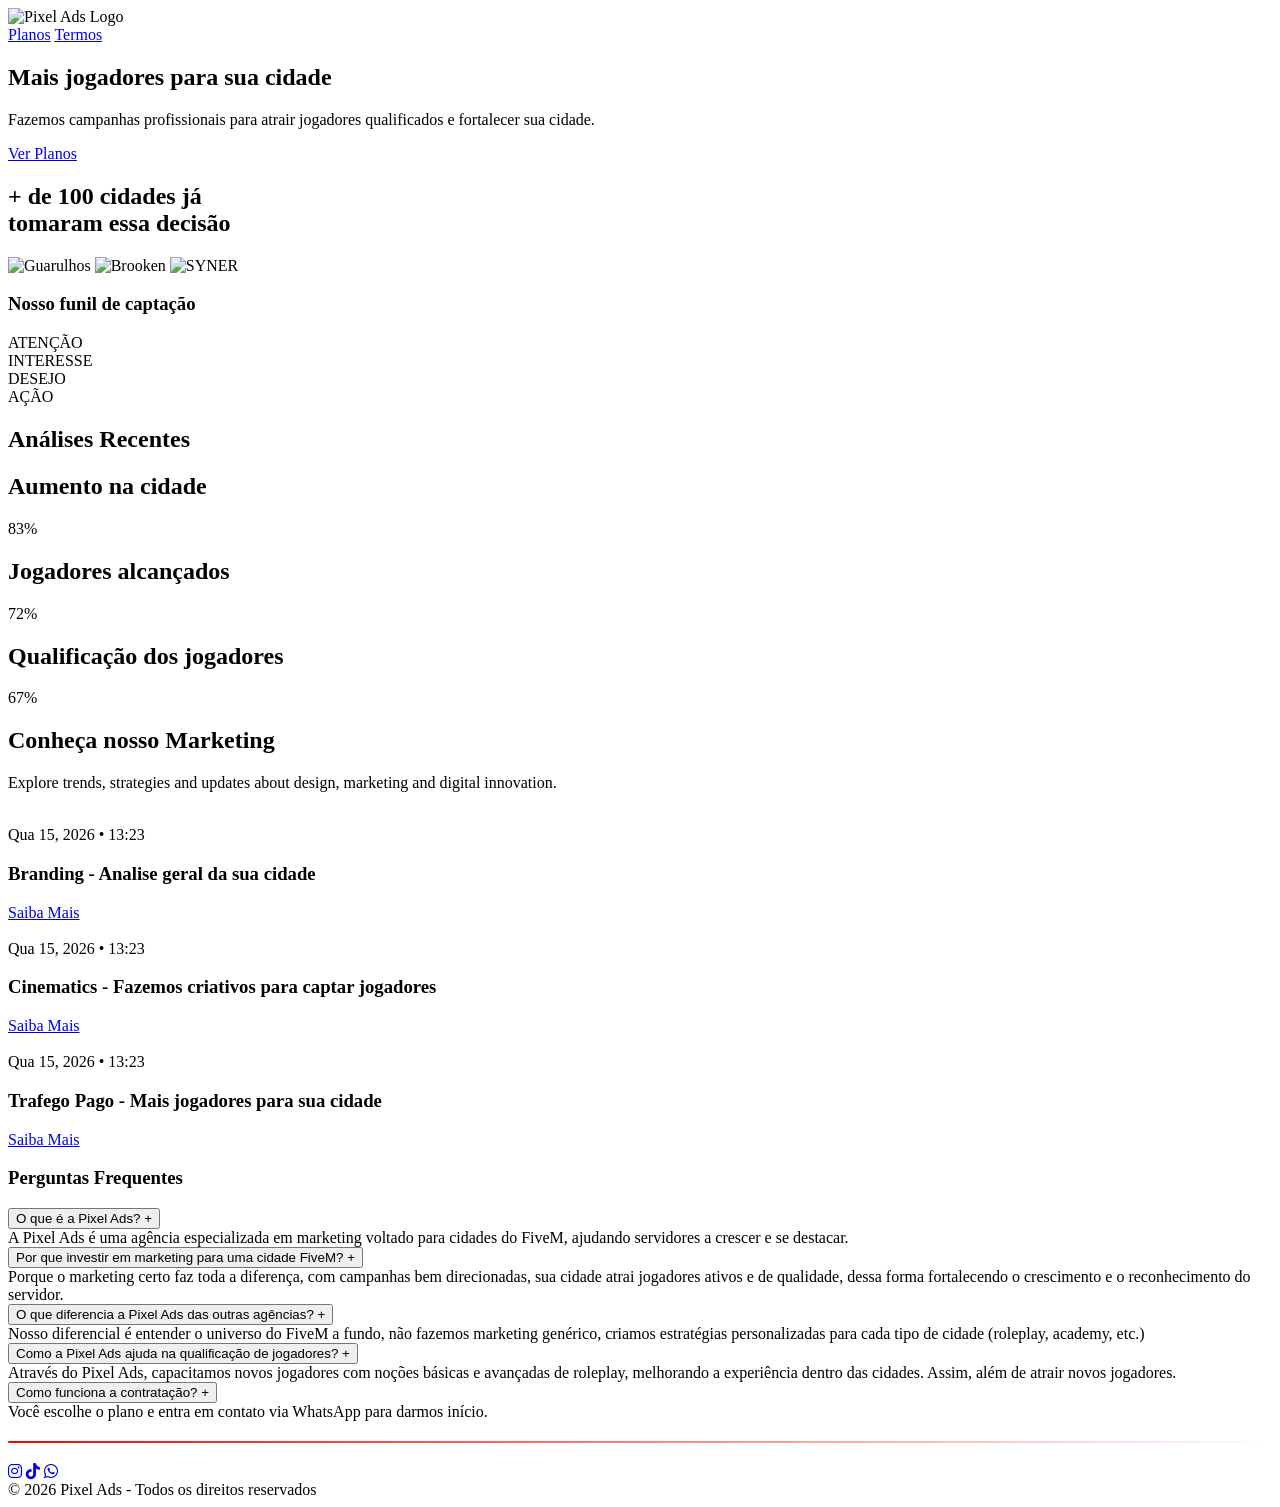
==== index.html @ 111b256e "Update index.html" ====
<!DOCTYPE html>
<html lang="pt-br">
<head>
<meta charset="UTF-8">
<meta name="viewport" content="width=device-width, initial-scale=1.0">
<title>Pixel Ads</title>

<link rel="icon" href="assets/icon.png" type="image/png">
<link rel="shortcut icon" href="assets/icon.png" type="image/png">
<link rel="stylesheet" href="https://cdnjs.cloudflare.com/ajax/libs/font-awesome/6.5.0/css/all.min.css">

<link rel="stylesheet" href="css/style.css">

</head>
<body>
    
<header>
<div class="logo">
<img src="assets/logo.png" alt="Pixel Ads Logo">
</div>
<nav>
<a href="planos.html">Planos</a>
<a href="termos.html">Termos</a>
</nav>
</header>

<section class="hero">
  <h2>Mais jogadores para sua cidade</h2>
  <p>Fazemos campanhas profissionais para atrair jogadores qualificados e fortalecer sua cidade.</p>
  
  <a href="planos.html" class="btn">Ver Planos</a>
</section>

<section class="prova-social">
  <div class="container">
    <h2>
      + de 100 cidades já <br>
      tomaram essa decisão
    </h2>

    <div class="logos">
      <img src="assets/GUARULHOS.png" alt="Guarulhos">
      <img src="assets/B.png" alt="Brooken">
      <img src="assets/SYNER.png" alt="SYNER">
    </div>
  </div>
</section>

<section class="aida-section">
  <h3 class="aida-title">Nosso funil de captação</h3>

  <div class="funil-container">

    <div class="funil etapa1">
      <span>ATENÇÃO</span>
    </div>

    <div class="funil etapa2">
      <span>INTERESSE</span>
    </div>

    <div class="funil etapa3">
      <span>DESEJO</span>
    </div>

    <div class="funil etapa4">
      <span>AÇÃO</span>
    </div>

  </div>
</section>

<section class="xp-dashboard">

    <div class="xp-logo">
        <h2>Análises <span>Recentes</span></h2>
    </div>

    <div class="xp-metric">
        <div class="xp-header">
            <h2>Aumento na cidade</h2>
            <span>83%</span>
        </div>
        <div class="xp-bar">
            <div class="xp-progress" style="width: 83%;"></div>
        </div>
    </div>

    <div class="xp-metric">
        <div class="xp-header">
            <h2>Jogadores alcançados</h2>
            <span>72%</span>
        </div>
        <div class="xp-bar">
            <div class="xp-progress" style="width: 72%;"></div>
        </div>
    </div>

    <div class="xp-metric">
        <div class="xp-header">
            <h2>Qualificação dos jogadores</h2>
            <span>67%</span>
        </div>
        <div class="xp-bar">
            <div class="xp-progress" style="width: 67%;"></div>
        </div>
    </div>

</section>

<!-- ===== INSIGHTS SECTION ===== -->
<section class="insights">

    <div class="insights-header">
        <h2>Conheça nosso<span> Marketing</span></h2>
        <p>
            Explore trends, strategies and updates about design,
            marketing and digital innovation.
        </p>
    </div>

    <div class="insights-cards">

        <div class="insight-card">
            <img src="assets/GTA1.jpg" class="insight-img" alt="">
            <div class="insight-content">
                <div class="meta">Qua 15, 2026 • 13:23</div>
                <h3>Branding - Analise geral da sua cidade</h3>
                <a href="https://www.youtube.com/">Saiba Mais</a>
            </div>
        </div>

        <div class="insight-card">
            <img src="assets/gta2.jpg" class="insight-img" alt="">
            <div class="insight-content">
                <div class="meta">Qua 15, 2026 • 13:23</div>
                <h3>Cinematics - Fazemos criativos para captar jogadores</h3>
                <a href="https://discord.gg/W5J9gm4HVA">Saiba Mais</a>
            </div>
        </div>

        <div class="insight-card">
            <img src="assets/GTA3.png" class="insight-img" alt="">
            <div class="insight-content">
                <div class="meta">Qua 15, 2026 • 13:23</div>
                <h3>Trafego Pago - Mais jogadores para sua cidade</h3>
                <a href="#">Saiba Mais</a>
            </div>
        </div>

    </div>

</section>

<!-- FAQ -->
<section class="section" id="faq">
<h3>Perguntas Frequentes</h3>
<div class="faq-container">

<div class="faq-item">
<button class="faq-question">
O que é a Pixel Ads?
<span>+</span>
</button>
<div class="faq-answer">
A Pixel Ads é uma agência especializada em marketing voltado para cidades do FiveM, ajudando servidores a crescer e se destacar.
</div>
</div>

<div class="faq-item">
<button class="faq-question">
Por que investir em marketing para uma cidade FiveM?
<span>+</span>
</button>
<div class="faq-answer">
Porque o marketing certo faz toda a diferença, com campanhas bem
direcionadas, sua cidade atrai jogadores ativos e de qualidade, dessa 
forma fortalecendo o crescimento e o reconhecimento do servidor.
</div>
</div>

<div class="faq-item">
<button class="faq-question">
O que diferencia a Pixel Ads das outras agências?
<span>+</span>
</button>
<div class="faq-answer">
Nosso diferencial é entender o universo do FiveM a fundo, não fazemos
marketing genérico, criamos estratégias personalizadas para cada tipo
de cidade (roleplay, academy, etc.)
</div>
</div>

<div class="faq-item">
<button class="faq-question">
Como a Pixel Ads ajuda na qualificação de jogadores?
<span>+</span>
</button>
<div class="faq-answer">
Através do Pixel Ads, capacitamos novos jogadores com noções básicas 
e avançadas de roleplay, melhorando a experiência dentro das cidades. 
Assim, além de atrair novos jogadores.
</div>
</div>

<div class="faq-item">
<button class="faq-question">
Como funciona a contratação?
<span>+</span>
</button>
<div class="faq-answer">
Você escolhe o plano e entra em contato via WhatsApp para darmos início.
</div>
</div>

</div>
</section>

<hr style="border: none; height: 2px; background: linear-gradient(to right, #ff0000, #ffffff1a); margin: 20px 0; border-radius: 2px;">

<!-- FOOTER -->
<footer>
<div class="footer-social">
<h3></h3>
<div class="social-icons">
<a href="https://instagram.com/pixeladsgg"><i class="fab fa-instagram"></i></a>
<a href="https://tiktok.com/@pixeladsgg"><i class="fab fa-tiktok"></i></a>
<a href="https://wa.me/5511955793218"><i class="fab fa-whatsapp"></i></a>
</div>
</div>
© 2026 Pixel Ads - Todos os direitos reservados
</footer>

<script src="js/script.js"></script>

</body>
</html>
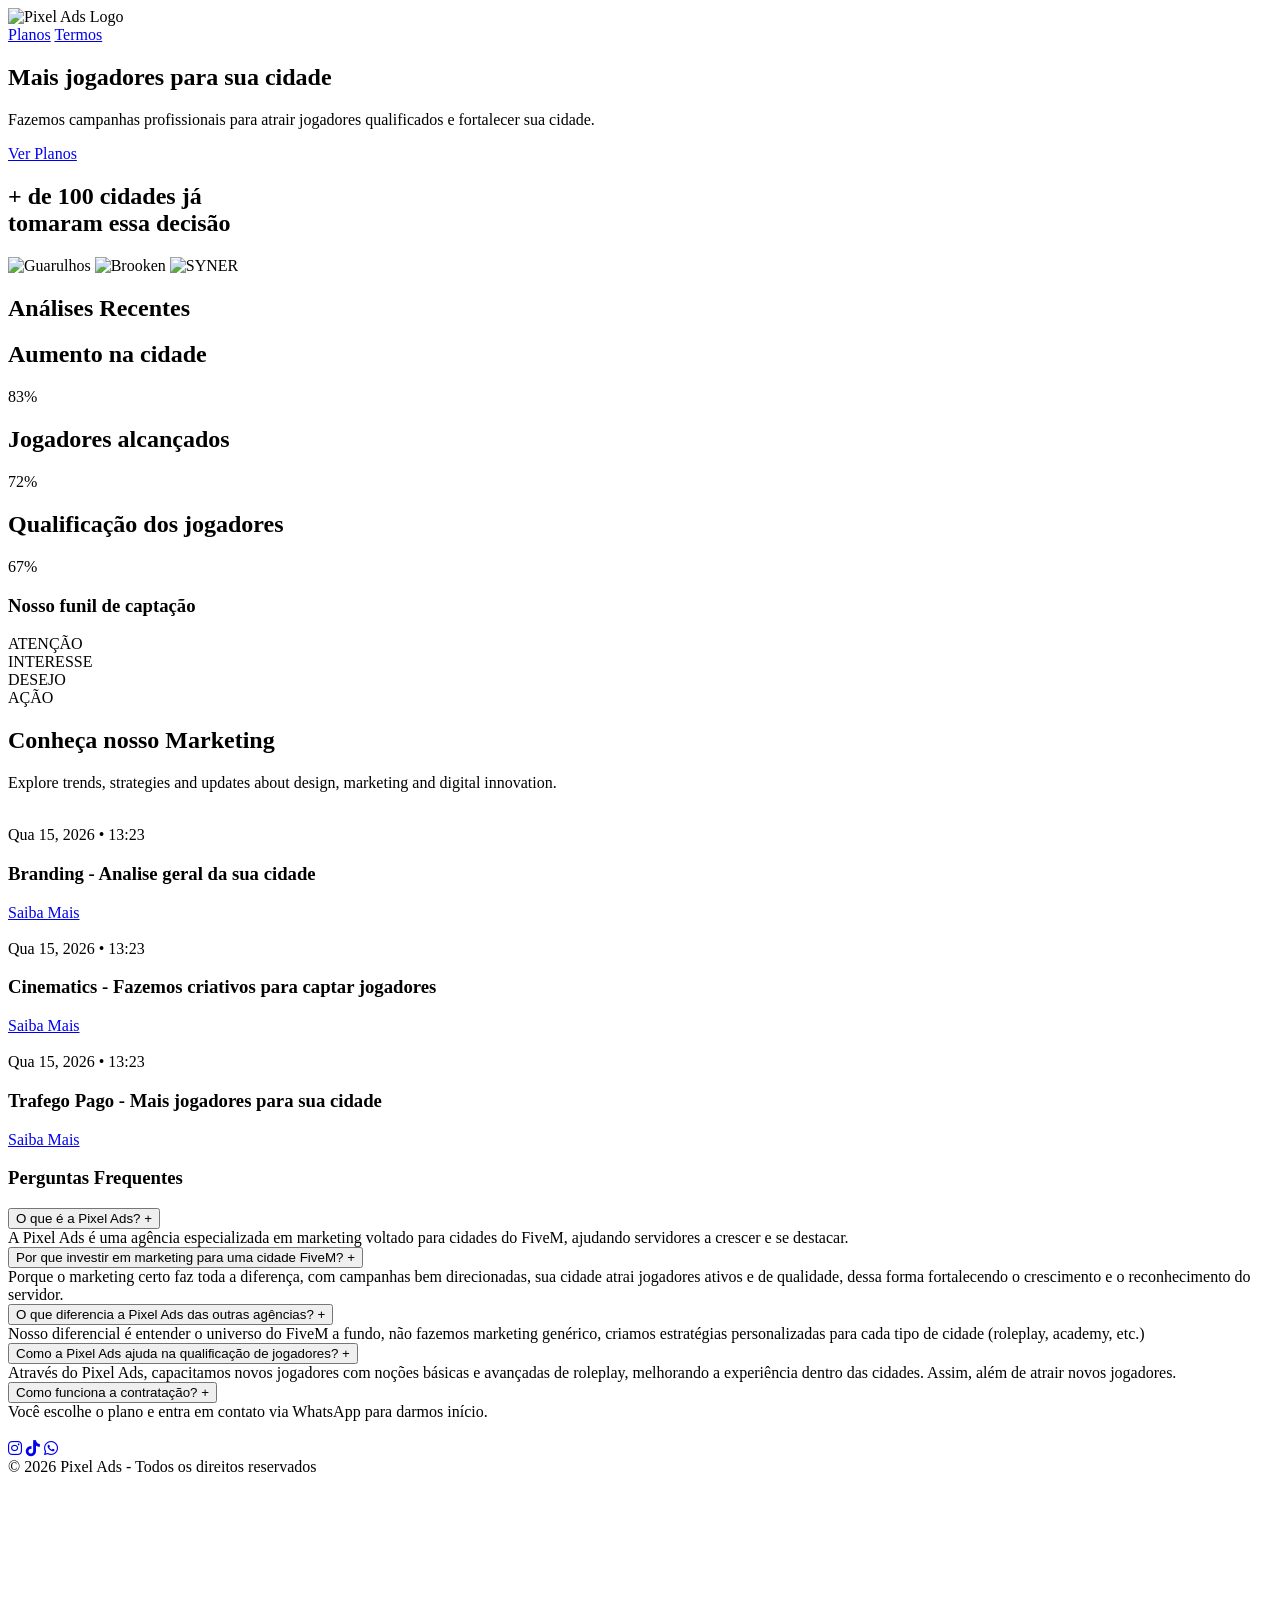
==== commit d696adeb: "Update index.html" ====
--- a/index.html
+++ b/index.html
@@ -46,30 +46,6 @@
   </div>
 </section>
 
-<section class="aida-section">
-  <h3 class="aida-title">Nosso funil de captação</h3>
-
-  <div class="funil-container">
-
-    <div class="funil etapa1">
-      <span>ATENÇÃO</span>
-    </div>
-
-    <div class="funil etapa2">
-      <span>INTERESSE</span>
-    </div>
-
-    <div class="funil etapa3">
-      <span>DESEJO</span>
-    </div>
-
-    <div class="funil etapa4">
-      <span>AÇÃO</span>
-    </div>
-
-  </div>
-</section>
-
 <section class="xp-dashboard">
 
     <div class="xp-logo">
@@ -106,6 +82,30 @@
         </div>
     </div>
 
+</section>
+
+<section class="aida-section">
+  <h3 class="aida-title">Nosso funil de captação</h3>
+
+  <div class="funil-container">
+
+    <div class="funil etapa1">
+      <span>ATENÇÃO</span>
+    </div>
+
+    <div class="funil etapa2">
+      <span>INTERESSE</span>
+    </div>
+
+    <div class="funil etapa3">
+      <span>DESEJO</span>
+    </div>
+
+    <div class="funil etapa4">
+      <span>AÇÃO</span>
+    </div>
+
+  </div>
 </section>
 
 <!-- ===== INSIGHTS SECTION ===== -->
@@ -215,8 +215,6 @@
 
 </div>
 </section>
-
-<hr style="border: none; height: 2px; background: linear-gradient(to right, #ff0000, #ffffff1a); margin: 20px 0; border-radius: 2px;">
 
 <!-- FOOTER -->
 <footer>
@@ -234,4 +232,9 @@
 <script src="js/script.js"></script>
 
 </body>
+
+<video autoplay muted loop playsinline class="bg-video">
+  <source src="video.mp4" type="video/mp4">
+</video>
+
 </html>
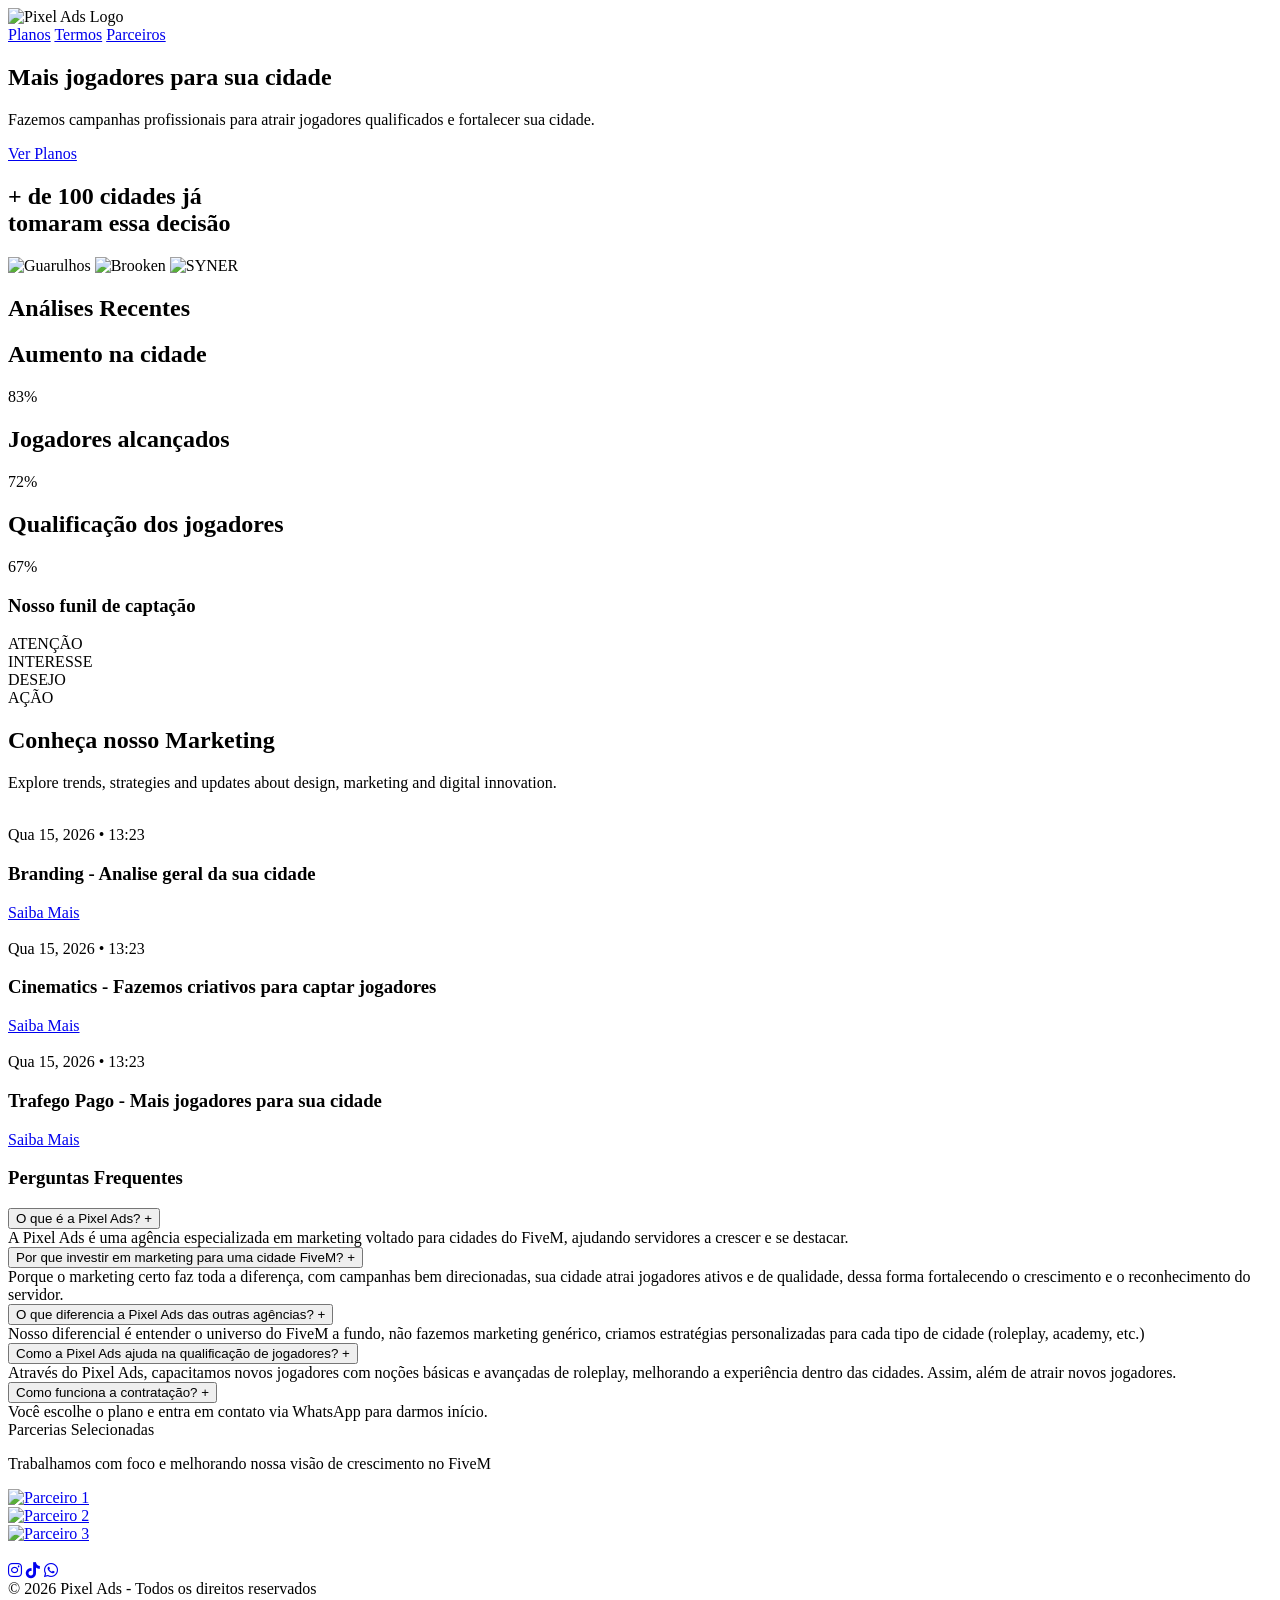
==== commit 89d0200c: "Update index.html" ====
--- a/index.html
+++ b/index.html
@@ -11,6 +11,22 @@
 
 <link rel="stylesheet" href="css/style.css">
 
+<!-- Open Graph / WhatsApp Preview -->
+<meta property="og:type" content="website">
+<meta property="og:url" content="https://weslleybns.github.io/pixelads">
+<meta property="og:title" content="Pixel Ads - Agência de Marketing Digital">
+<meta property="og:description" content="Transformamos tráfego em vendas com estratégias de alta conversão.">
+<meta property="og:image" content="https://cdn.discordapp.com/attachments/1266193008064204801/1476779243651469442/banner.png?ex=69a25d58&is=69a10bd8&hm=206349fa35e61b9b8e189f23b4ef191228522708193560335a54d6ce75f601f6">
+
+<!-- Opcional (melhora compatibilidade) -->
+<meta property="og:site_name" content="Pixel Ads">
+
+<!-- Twitter (ajuda alguns apps) -->
+<meta name="twitter:card" content="summary_large_image">
+<meta name="twitter:title" content="Pixel Ads - Agência de Marketing Digital">
+<meta name="twitter:description" content="Transformamos tráfego em vendas com estratégias de alta conversão.">
+<meta name="twitter:image" content="https://cdn.discordapp.com/attachments/1266193008064204801/1476779243651469442/banner.png?ex=69a25d58&is=69a10bd8&hm=206349fa35e61b9b8e189f23b4ef191228522708193560335a54d6ce75f601f6">
+
 </head>
 <body>
     
@@ -21,6 +37,7 @@
 <nav>
 <a href="planos.html">Planos</a>
 <a href="termos.html">Termos</a>
+<a href="#parceiros">Parceiros</a>
 </nav>
 </header>
 
@@ -214,6 +231,35 @@
 </div>
 
 </div>
+</section>
+
+<section id="parceiros" class="parceiros">
+  <div class="parceiros-header">
+    <span class="parceiros-sub">Parcerias Selecionadas</span>
+    <p>Trabalhamos com foco e melhorando nossa visão de crescimento no FiveM</p>
+  </div>
+
+  <div class="parceiros-grid">
+    
+    <div class="parceiro-card">
+      <a href="https://site1.com" target="_blank" rel="noopener noreferrer">
+        <img src="assets/ch.png" alt="Parceiro 1">
+      </a>
+    </div>
+
+    <div class="parceiro-card">
+      <a href="https://site2.com" target="_blank" rel="noopener noreferrer">
+        <img src="assets/logo.png" alt="Parceiro 2">
+      </a>
+    </div>
+
+    <div class="parceiro-card">
+      <a href="https://site3.com" target="_blank" rel="noopener noreferrer">
+        <img src="assets/brooken.png" alt="Parceiro 3">
+      </a>
+    </div>
+
+  </div>
 </section>
 
 <!-- FOOTER -->
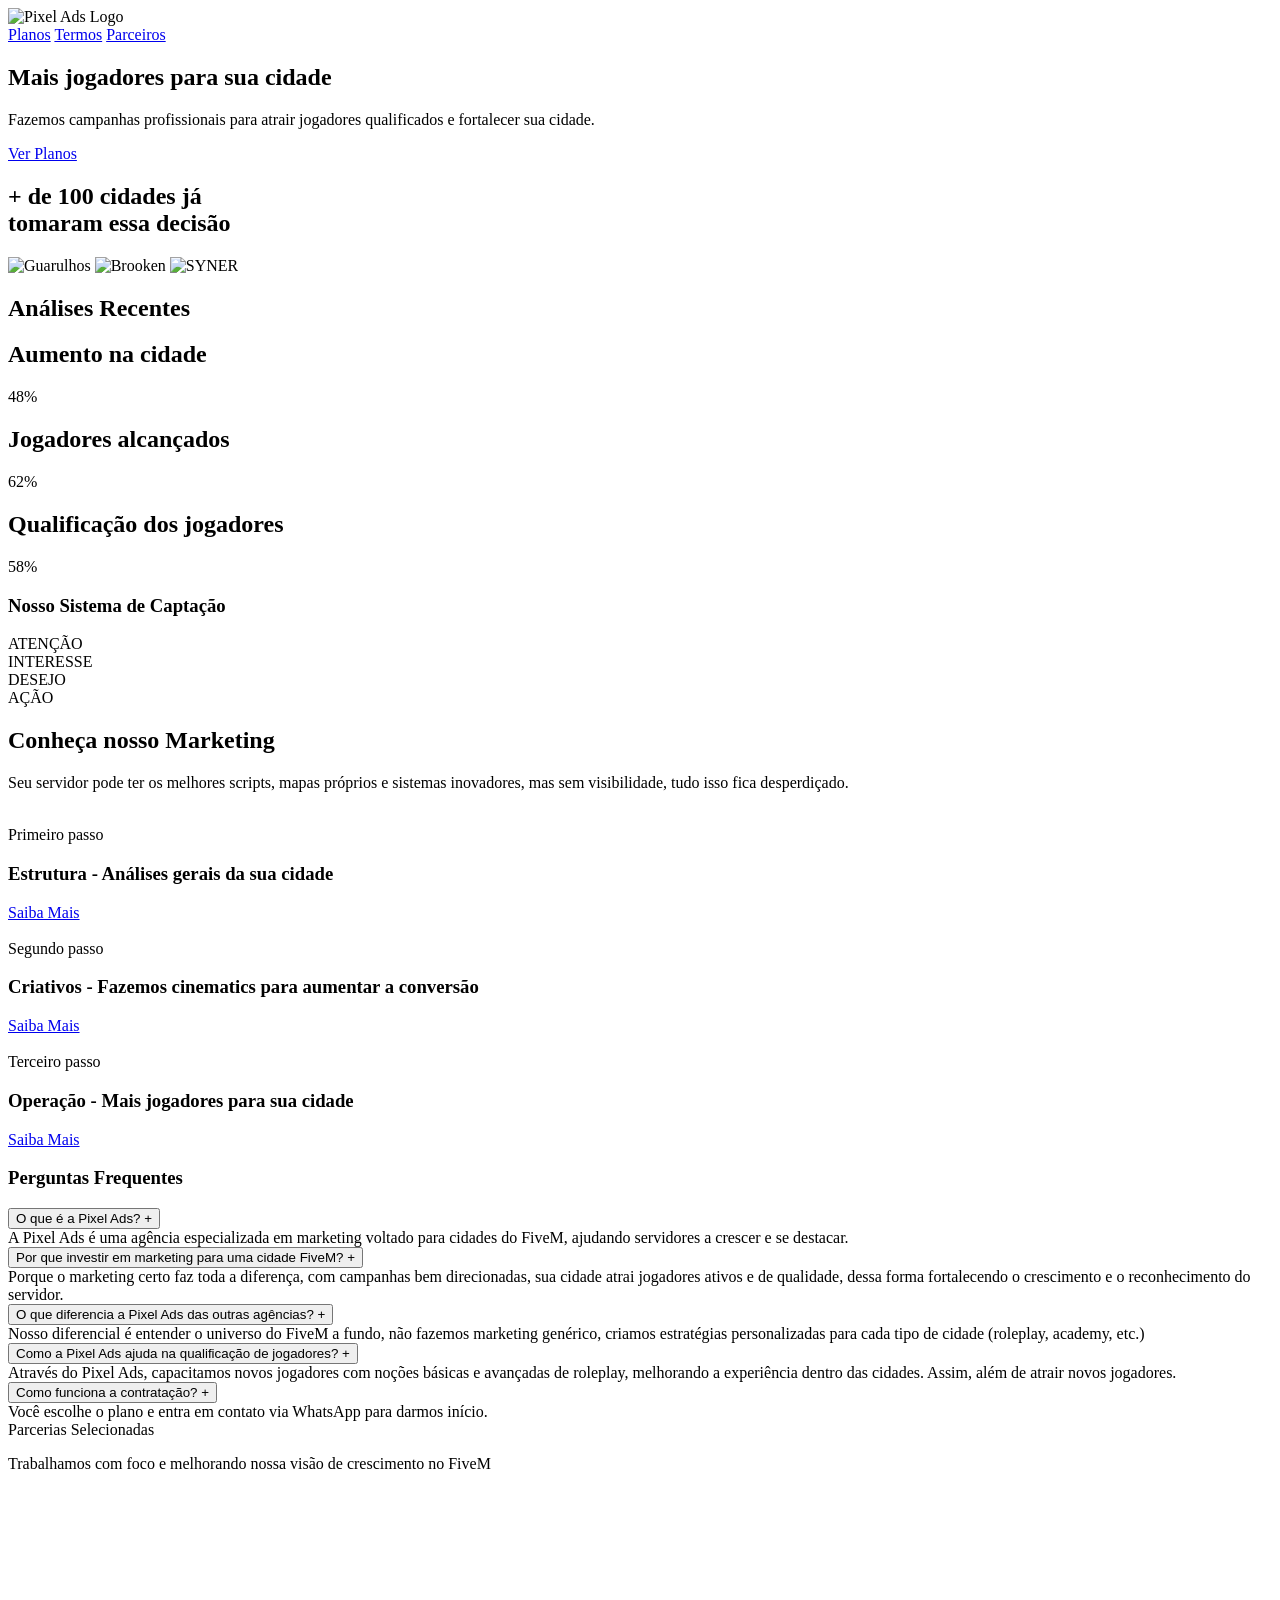
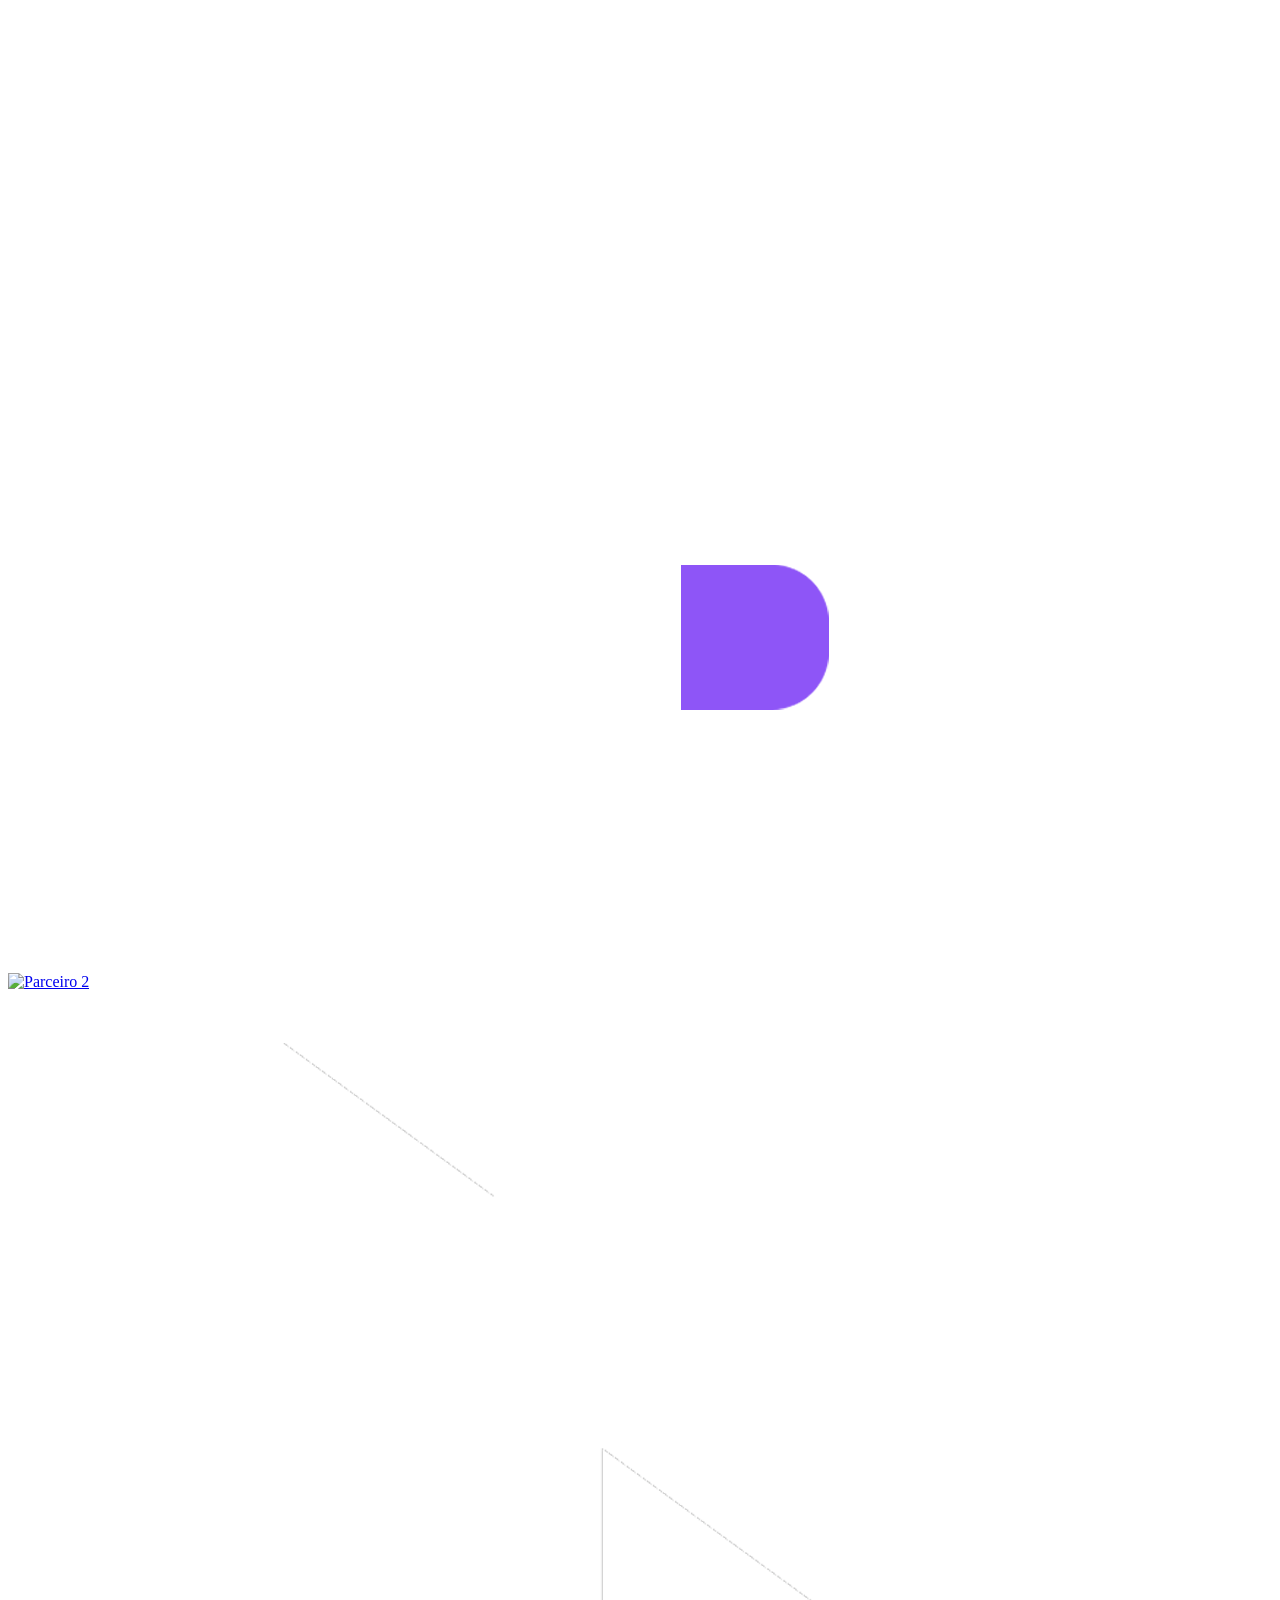
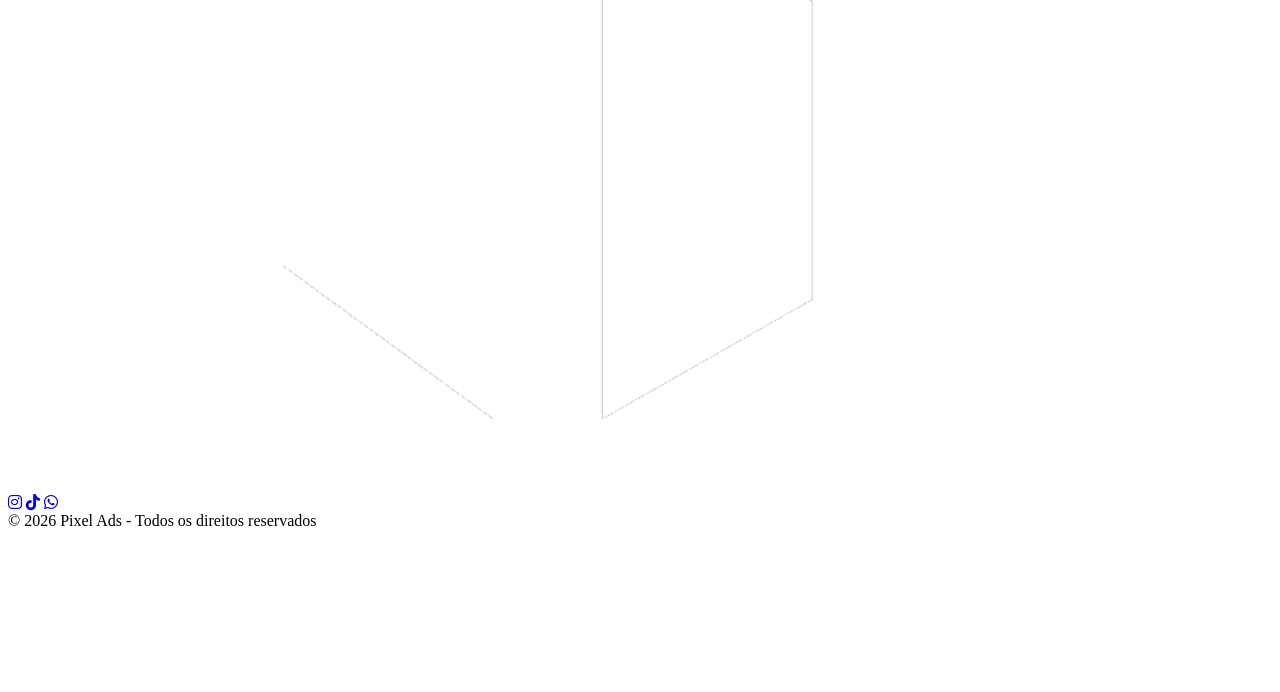
==== commit 64234e08: "Update index.html" ====
--- a/index.html
+++ b/index.html
@@ -15,7 +15,7 @@
 <meta property="og:type" content="website">
 <meta property="og:url" content="https://weslleybns.github.io/pixelads">
 <meta property="og:title" content="Pixel Ads - Agência de Marketing Digital">
-<meta property="og:description" content="Transformamos tráfego em vendas com estratégias de alta conversão.">
+<meta property="og:description" content="Levando e qualificando jogadores para sua cidade.">
 <meta property="og:image" content="https://cdn.discordapp.com/attachments/1266193008064204801/1476779243651469442/banner.png?ex=69a25d58&is=69a10bd8&hm=206349fa35e61b9b8e189f23b4ef191228522708193560335a54d6ce75f601f6">
 
 <!-- Opcional (melhora compatibilidade) -->
@@ -24,7 +24,7 @@
 <!-- Twitter (ajuda alguns apps) -->
 <meta name="twitter:card" content="summary_large_image">
 <meta name="twitter:title" content="Pixel Ads - Agência de Marketing Digital">
-<meta name="twitter:description" content="Transformamos tráfego em vendas com estratégias de alta conversão.">
+<meta name="twitter:description" content="Levando e qualificando jogadores para sua cidade.">
 <meta name="twitter:image" content="https://cdn.discordapp.com/attachments/1266193008064204801/1476779243651469442/banner.png?ex=69a25d58&is=69a10bd8&hm=206349fa35e61b9b8e189f23b4ef191228522708193560335a54d6ce75f601f6">
 
 </head>
@@ -72,37 +72,37 @@
     <div class="xp-metric">
         <div class="xp-header">
             <h2>Aumento na cidade</h2>
-            <span>83%</span>
+            <span>48%</span>
         </div>
         <div class="xp-bar">
-            <div class="xp-progress" style="width: 83%;"></div>
+            <div class="xp-progress" style="width: 48%;"></div>
         </div>
     </div>
 
     <div class="xp-metric">
         <div class="xp-header">
             <h2>Jogadores alcançados</h2>
-            <span>72%</span>
+            <span>62%</span>
         </div>
         <div class="xp-bar">
-            <div class="xp-progress" style="width: 72%;"></div>
+            <div class="xp-progress" style="width: 62%;"></div>
         </div>
     </div>
 
     <div class="xp-metric">
         <div class="xp-header">
             <h2>Qualificação dos jogadores</h2>
-            <span>67%</span>
+            <span>58%</span>
         </div>
         <div class="xp-bar">
-            <div class="xp-progress" style="width: 67%;"></div>
-        </div>
-    </div>
-
-</section>
-
-<section class="aida-section">
-  <h3 class="aida-title">Nosso funil de captação</h3>
+            <div class="xp-progress" style="width: 58%;"></div>
+        </div>
+    </div>
+
+</section>
+
+<section class="aida-section" id="funil">
+  <h3 class="aida-title">Nosso Sistema de Captação</h3>
 
   <div class="funil-container">
 
@@ -131,8 +131,8 @@
     <div class="insights-header">
         <h2>Conheça nosso<span> Marketing</span></h2>
         <p>
-            Explore trends, strategies and updates about design,
-            marketing and digital innovation.
+            Seu servidor pode ter os melhores scripts, mapas próprios e
+            sistemas inovadores, mas sem visibilidade, tudo isso fica desperdiçado.
         </p>
     </div>
 
@@ -141,26 +141,26 @@
         <div class="insight-card">
             <img src="assets/GTA1.jpg" class="insight-img" alt="">
             <div class="insight-content">
-                <div class="meta">Qua 15, 2026 • 13:23</div>
-                <h3>Branding - Analise geral da sua cidade</h3>
-                <a href="https://www.youtube.com/">Saiba Mais</a>
+                <div class="meta">Primeiro passo</div>
+                <h3>Estrutura - Análises gerais da sua cidade</h3>
+                <a href="estrutura.html">Saiba Mais</a>
             </div>
         </div>
 
         <div class="insight-card">
             <img src="assets/gta2.jpg" class="insight-img" alt="">
             <div class="insight-content">
-                <div class="meta">Qua 15, 2026 • 13:23</div>
-                <h3>Cinematics - Fazemos criativos para captar jogadores</h3>
-                <a href="https://discord.gg/W5J9gm4HVA">Saiba Mais</a>
+                <div class="meta">Segundo passo</div>
+                <h3>Criativos - Fazemos cinematics para aumentar a conversão</h3>
+                <a href="#">Saiba Mais</a>
             </div>
         </div>
 
         <div class="insight-card">
             <img src="assets/GTA3.png" class="insight-img" alt="">
             <div class="insight-content">
-                <div class="meta">Qua 15, 2026 • 13:23</div>
-                <h3>Trafego Pago - Mais jogadores para sua cidade</h3>
+                <div class="meta">Terceiro passo</div>
+                <h3>Operação - Mais jogadores para sua cidade</h3>
                 <a href="#">Saiba Mais</a>
             </div>
         </div>
@@ -242,19 +242,19 @@
   <div class="parceiros-grid">
     
     <div class="parceiro-card">
-      <a href="https://site1.com" target="_blank" rel="noopener noreferrer">
+      <a href="https://discord.gg/mMATkrXYrK" target="_blank" rel="noopener noreferrer">
         <img src="assets/ch.png" alt="Parceiro 1">
       </a>
     </div>
 
     <div class="parceiro-card">
-      <a href="https://site2.com" target="_blank" rel="noopener noreferrer">
+      <a href="https://weslleybns.github.io/pixelads" target="_blank" rel="noopener noreferrer">
         <img src="assets/logo.png" alt="Parceiro 2">
       </a>
     </div>
 
     <div class="parceiro-card">
-      <a href="https://site3.com" target="_blank" rel="noopener noreferrer">
+      <a href="https://discord.gg/brookencitygg" target="_blank" rel="noopener noreferrer">
         <img src="assets/brooken.png" alt="Parceiro 3">
       </a>
     </div>
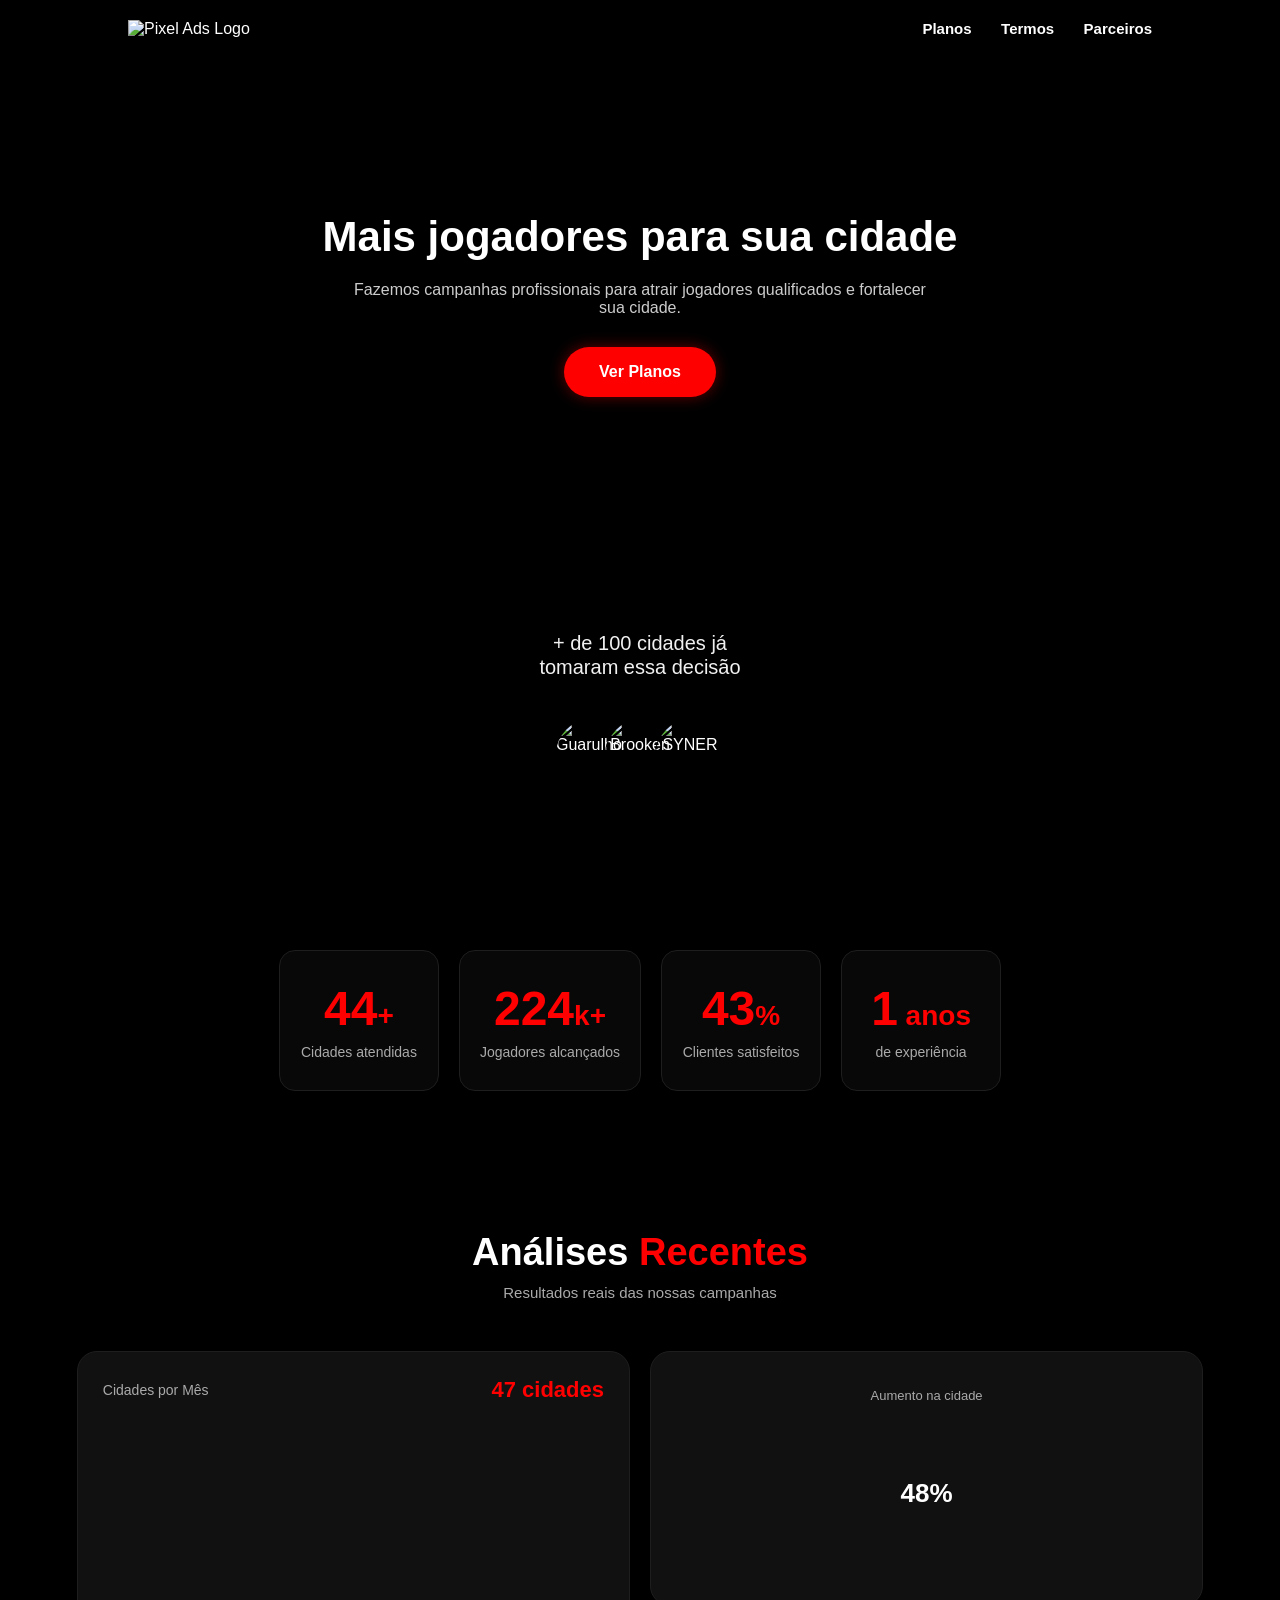
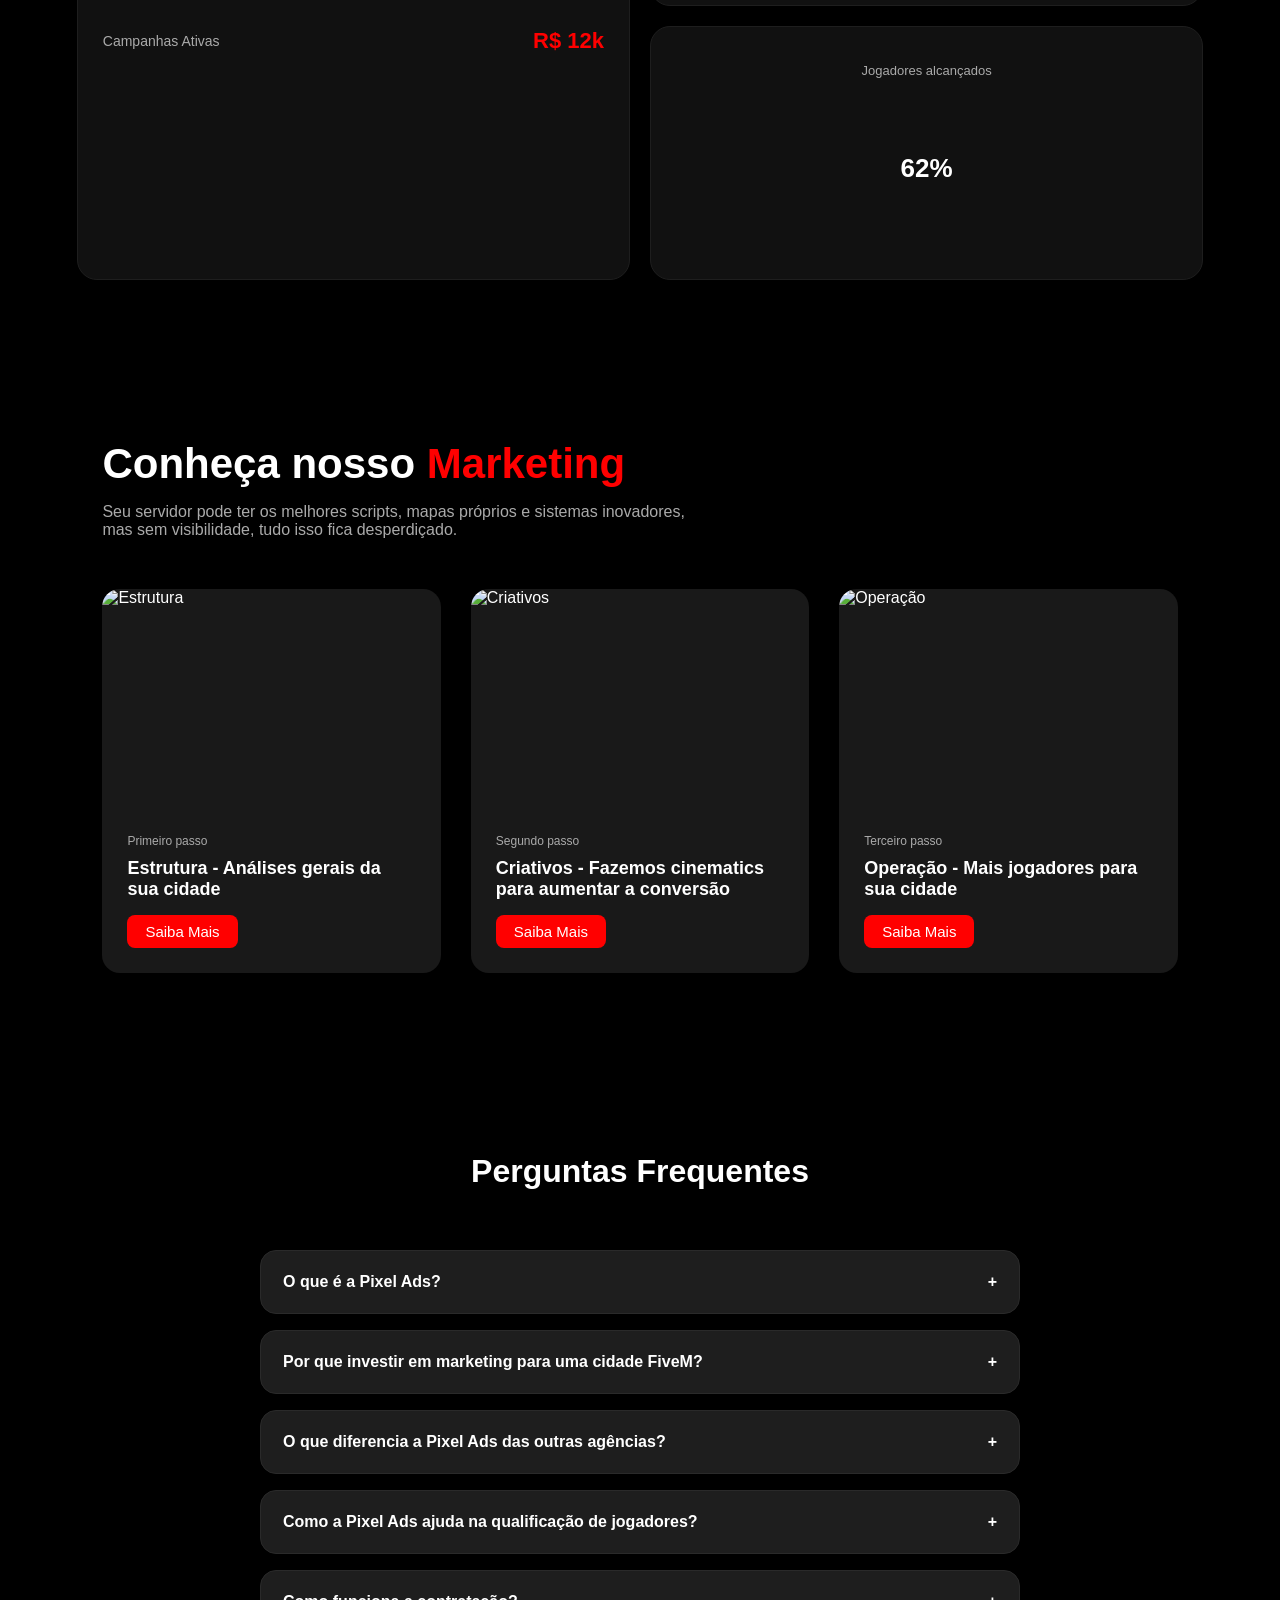
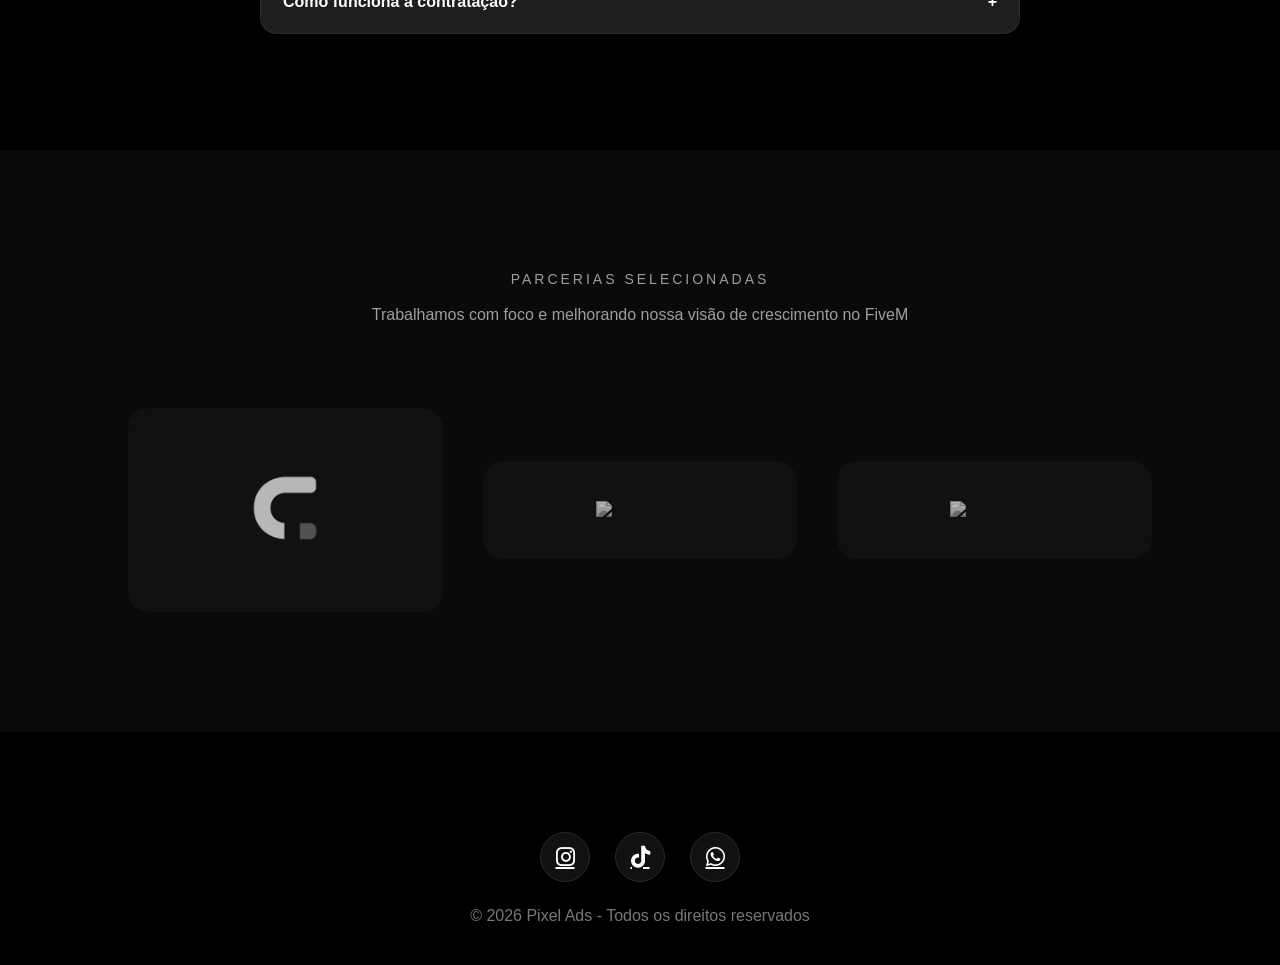
==== commit 746fad7d: "Update index.html" ====
--- a/index.html
+++ b/index.html
@@ -1,286 +1,412 @@
 <!DOCTYPE html>
 <html lang="pt-br">
 <head>
-<meta charset="UTF-8">
-<meta name="viewport" content="width=device-width, initial-scale=1.0">
-<title>Pixel Ads</title>
-
-<link rel="icon" href="assets/icon.png" type="image/png">
-<link rel="shortcut icon" href="assets/icon.png" type="image/png">
-<link rel="stylesheet" href="https://cdnjs.cloudflare.com/ajax/libs/font-awesome/6.5.0/css/all.min.css">
-
-<link rel="stylesheet" href="css/style.css">
-
-<!-- Open Graph / WhatsApp Preview -->
-<meta property="og:type" content="website">
-<meta property="og:url" content="https://weslleybns.github.io/pixelads">
-<meta property="og:title" content="Pixel Ads - Agência de Marketing Digital">
-<meta property="og:description" content="Levando e qualificando jogadores para sua cidade.">
-<meta property="og:image" content="https://cdn.discordapp.com/attachments/1266193008064204801/1476779243651469442/banner.png?ex=69a25d58&is=69a10bd8&hm=206349fa35e61b9b8e189f23b4ef191228522708193560335a54d6ce75f601f6">
-
-<!-- Opcional (melhora compatibilidade) -->
-<meta property="og:site_name" content="Pixel Ads">
-
-<!-- Twitter (ajuda alguns apps) -->
-<meta name="twitter:card" content="summary_large_image">
-<meta name="twitter:title" content="Pixel Ads - Agência de Marketing Digital">
-<meta name="twitter:description" content="Levando e qualificando jogadores para sua cidade.">
-<meta name="twitter:image" content="https://cdn.discordapp.com/attachments/1266193008064204801/1476779243651469442/banner.png?ex=69a25d58&is=69a10bd8&hm=206349fa35e61b9b8e189f23b4ef191228522708193560335a54d6ce75f601f6">
-
+  <meta charset="UTF-8">
+  <meta name="viewport" content="width=device-width, initial-scale=1.0">
+  <title>Pixel Ads</title>
+
+  <link rel="icon" href="assets/icon.png" type="image/png">
+  <link rel="shortcut icon" href="assets/icon.png" type="image/png">
+  <link rel="stylesheet" href="https://cdnjs.cloudflare.com/ajax/libs/font-awesome/6.5.0/css/all.min.css">
+  <link rel="stylesheet" href="css/style.css">
+
+  <!-- Open Graph / WhatsApp Preview -->
+  <meta property="og:type" content="website">
+  <meta property="og:url" content="https://weslleybns.github.io/pixelads">
+  <meta property="og:title" content="Pixel Ads - Agência de Marketing Digital">
+  <meta property="og:description" content="Levando e qualificando jogadores para sua cidade.">
+  <meta property="og:image" content="https://cdn.discordapp.com/attachments/1266193008064204801/1476779243651469442/banner.png?ex=69a25d58&is=69a10bd8&hm=206349fa35e61b9b8e189f23b4ef191228522708193560335a54d6ce75f601f6">
+  <meta property="og:site_name" content="Pixel Ads">
+
+  <!-- Twitter -->
+  <meta name="twitter:card" content="summary_large_image">
+  <meta name="twitter:title" content="Pixel Ads - Agência de Marketing Digital">
+  <meta name="twitter:description" content="Levando e qualificando jogadores para sua cidade.">
+  <meta name="twitter:image" content="https://cdn.discordapp.com/attachments/1266193008064204801/1476779243651469442/banner.png?ex=69a25d58&is=69a10bd8&hm=206349fa35e61b9b8e189f23b4ef191228522708193560335a54d6ce75f601f6">
 </head>
 <body>
-    
-<header>
-<div class="logo">
-<img src="assets/logo.png" alt="Pixel Ads Logo">
-</div>
-<nav>
-<a href="planos.html">Planos</a>
-<a href="termos.html">Termos</a>
-<a href="#parceiros">Parceiros</a>
-</nav>
-</header>
-
-<section class="hero">
-  <h2>Mais jogadores para sua cidade</h2>
-  <p>Fazemos campanhas profissionais para atrair jogadores qualificados e fortalecer sua cidade.</p>
-  
-  <a href="planos.html" class="btn">Ver Planos</a>
-</section>
-
-<section class="prova-social">
-  <div class="container">
-    <h2>
-      + de 100 cidades já <br>
-      tomaram essa decisão
-    </h2>
-
-    <div class="logos">
-      <img src="assets/GUARULHOS.png" alt="Guarulhos">
-      <img src="assets/B.png" alt="Brooken">
-      <img src="assets/SYNER.png" alt="SYNER">
-    </div>
+
+  <!-- LOADING SCREEN -->
+  <div id="loader">
+    <img src="assets/logo.png" alt="Pixel Ads">
+    <div class="loader-bar"><div class="loader-fill"></div></div>
   </div>
-</section>
-
-<section class="xp-dashboard">
-
-    <div class="xp-logo">
-        <h2>Análises <span>Recentes</span></h2>
-    </div>
-
-    <div class="xp-metric">
-        <div class="xp-header">
-            <h2>Aumento na cidade</h2>
-            <span>48%</span>
-        </div>
-        <div class="xp-bar">
-            <div class="xp-progress" style="width: 48%;"></div>
-        </div>
-    </div>
-
-    <div class="xp-metric">
-        <div class="xp-header">
-            <h2>Jogadores alcançados</h2>
-            <span>62%</span>
-        </div>
-        <div class="xp-bar">
-            <div class="xp-progress" style="width: 62%;"></div>
-        </div>
-    </div>
-
-    <div class="xp-metric">
-        <div class="xp-header">
-            <h2>Qualificação dos jogadores</h2>
-            <span>58%</span>
-        </div>
-        <div class="xp-bar">
-            <div class="xp-progress" style="width: 58%;"></div>
-        </div>
-    </div>
-
-</section>
-
-<section class="aida-section" id="funil">
-  <h3 class="aida-title">Nosso Sistema de Captação</h3>
-
-  <div class="funil-container">
-
-    <div class="funil etapa1">
-      <span>ATENÇÃO</span>
-    </div>
-
-    <div class="funil etapa2">
-      <span>INTERESSE</span>
-    </div>
-
-    <div class="funil etapa3">
-      <span>DESEJO</span>
-    </div>
-
-    <div class="funil etapa4">
-      <span>AÇÃO</span>
-    </div>
-
-  </div>
-</section>
-
-<!-- ===== INSIGHTS SECTION ===== -->
-<section class="insights">
-
+
+  <!-- VIDEO DE FUNDO -->
+  <video autoplay muted loop playsinline class="bg-video">
+    <source src="video.mp4" type="video/mp4">
+  </video>
+
+  <header>
+    <div class="logo">
+      <img src="assets/logo.png" alt="Pixel Ads Logo">
+    </div>
+    <nav>
+      <a href="planos.html">Planos</a>
+      <a href="termos.html">Termos</a>
+      <a href="#parceiros">Parceiros</a>
+    </nav>
+  </header>
+
+  <section class="hero">
+    <h2>Mais jogadores para sua cidade</h2>
+    <p>Fazemos campanhas profissionais para atrair jogadores qualificados e fortalecer sua cidade.</p>
+    <a href="planos.html" class="btn">Ver Planos</a>
+  </section>
+
+  <section class="prova-social">
+    <div class="container">
+      <h2>
+        + de 100 cidades já <br>
+        tomaram essa decisão
+      </h2>
+      <div class="logos">
+        <img src="assets/GUARULHOS.png" alt="Guarulhos">
+        <img src="assets/B.png" alt="Brooken">
+        <img src="assets/SYNER.png" alt="SYNER">
+      </div>
+    </div>
+  </section>
+
+  <!-- CONTADORES -->
+  <section class="contadores">
+    <div class="contador-item">
+      <span class="contador-num" data-target="100">0</span><span class="contador-sufixo">+</span>
+      <p>Cidades atendidas</p>
+    </div>
+    <div class="contador-item">
+      <span class="contador-num" data-target="500">0</span><span class="contador-sufixo">k+</span>
+      <p>Jogadores alcançados</p>
+    </div>
+    <div class="contador-item">
+      <span class="contador-num" data-target="98">0</span><span class="contador-sufixo">%</span>
+      <p>Clientes satisfeitos</p>
+    </div>
+    <div class="contador-item">
+      <span class="contador-num" data-target="3">0</span><span class="contador-sufixo"> anos</span>
+      <p>de experiência</p>
+    </div>
+  </section>
+
+  <!-- DASHBOARD -->
+  <section class="dashboard">
+    <div class="dashboard-header">
+      <h2>Análises <span>Recentes</span></h2>
+      <p>Resultados reais das nossas campanhas</p>
+    </div>
+
+    <div class="dashboard-grid">
+
+      <!-- GRÁFICO DE BARRAS -->
+      <div class="dash-card dash-card--double">
+        <div class="dash-card-header">
+          <span class="dash-label">Cidades por Mês</span>
+          <span class="dash-value">47 cidades</span>
+        </div>
+        <div style="position:relative; height:180px; width:100%;">
+          <canvas id="barChart"></canvas>
+        </div>
+
+        <div class="dash-card-header" style="margin-top: 25px;">
+          <span class="dash-label">Campanhas Ativas</span>
+          <span class="dash-value">R$ 12k</span>
+        </div>
+        <div style="position:relative; height:180px; width:100%;">
+          <canvas id="barChart2"></canvas>
+        </div>
+      </div>
+
+      <!-- DONUTS EMPILHADOS -->
+      <div class="donuts-col">
+
+        <div class="dash-card dash-card--donut">
+          <span class="dash-label">Aumento na cidade</span>
+          <div class="donut-wrap">
+            <canvas id="donut1" width="150" height="150"></canvas>
+            <span class="donut-center">48%</span>
+          </div>
+        </div>
+
+        <div class="dash-card dash-card--donut">
+          <span class="dash-label">Jogadores alcançados</span>
+          <div class="donut-wrap">
+            <canvas id="donut2" width="150" height="150"></canvas>
+            <span class="donut-center">62%</span>
+          </div>
+        </div>
+
+      </div>
+
+    </div>
+  </section>
+
+  <!-- INSIGHTS -->
+  <section class="insights">
     <div class="insights-header">
-        <h2>Conheça nosso<span> Marketing</span></h2>
-        <p>
-            Seu servidor pode ter os melhores scripts, mapas próprios e
-            sistemas inovadores, mas sem visibilidade, tudo isso fica desperdiçado.
-        </p>
+      <h2>Conheça nosso<span> Marketing</span></h2>
+      <p>
+        Seu servidor pode ter os melhores scripts, mapas próprios e
+        sistemas inovadores, mas sem visibilidade, tudo isso fica desperdiçado.
+      </p>
     </div>
 
     <div class="insights-cards">
-
-        <div class="insight-card">
-            <img src="assets/GTA1.jpg" class="insight-img" alt="">
-            <div class="insight-content">
-                <div class="meta">Primeiro passo</div>
-                <h3>Estrutura - Análises gerais da sua cidade</h3>
-                <a href="estrutura.html">Saiba Mais</a>
-            </div>
-        </div>
-
-        <div class="insight-card">
-            <img src="assets/gta2.jpg" class="insight-img" alt="">
-            <div class="insight-content">
-                <div class="meta">Segundo passo</div>
-                <h3>Criativos - Fazemos cinematics para aumentar a conversão</h3>
-                <a href="#">Saiba Mais</a>
-            </div>
-        </div>
-
-        <div class="insight-card">
-            <img src="assets/GTA3.png" class="insight-img" alt="">
-            <div class="insight-content">
-                <div class="meta">Terceiro passo</div>
-                <h3>Operação - Mais jogadores para sua cidade</h3>
-                <a href="#">Saiba Mais</a>
-            </div>
-        </div>
-
-    </div>
-
-</section>
-
-<!-- FAQ -->
-<section class="section" id="faq">
-<h3>Perguntas Frequentes</h3>
-<div class="faq-container">
-
-<div class="faq-item">
-<button class="faq-question">
-O que é a Pixel Ads?
-<span>+</span>
-</button>
-<div class="faq-answer">
-A Pixel Ads é uma agência especializada em marketing voltado para cidades do FiveM, ajudando servidores a crescer e se destacar.
-</div>
-</div>
-
-<div class="faq-item">
-<button class="faq-question">
-Por que investir em marketing para uma cidade FiveM?
-<span>+</span>
-</button>
-<div class="faq-answer">
-Porque o marketing certo faz toda a diferença, com campanhas bem
-direcionadas, sua cidade atrai jogadores ativos e de qualidade, dessa 
-forma fortalecendo o crescimento e o reconhecimento do servidor.
-</div>
-</div>
-
-<div class="faq-item">
-<button class="faq-question">
-O que diferencia a Pixel Ads das outras agências?
-<span>+</span>
-</button>
-<div class="faq-answer">
-Nosso diferencial é entender o universo do FiveM a fundo, não fazemos
-marketing genérico, criamos estratégias personalizadas para cada tipo
-de cidade (roleplay, academy, etc.)
-</div>
-</div>
-
-<div class="faq-item">
-<button class="faq-question">
-Como a Pixel Ads ajuda na qualificação de jogadores?
-<span>+</span>
-</button>
-<div class="faq-answer">
-Através do Pixel Ads, capacitamos novos jogadores com noções básicas 
-e avançadas de roleplay, melhorando a experiência dentro das cidades. 
-Assim, além de atrair novos jogadores.
-</div>
-</div>
-
-<div class="faq-item">
-<button class="faq-question">
-Como funciona a contratação?
-<span>+</span>
-</button>
-<div class="faq-answer">
-Você escolhe o plano e entra em contato via WhatsApp para darmos início.
-</div>
-</div>
-
-</div>
-</section>
-
-<section id="parceiros" class="parceiros">
-  <div class="parceiros-header">
-    <span class="parceiros-sub">Parcerias Selecionadas</span>
-    <p>Trabalhamos com foco e melhorando nossa visão de crescimento no FiveM</p>
-  </div>
-
-  <div class="parceiros-grid">
-    
-    <div class="parceiro-card">
-      <a href="https://discord.gg/mMATkrXYrK" target="_blank" rel="noopener noreferrer">
-        <img src="assets/ch.png" alt="Parceiro 1">
-      </a>
-    </div>
-
-    <div class="parceiro-card">
-      <a href="https://weslleybns.github.io/pixelads" target="_blank" rel="noopener noreferrer">
-        <img src="assets/logo.png" alt="Parceiro 2">
-      </a>
-    </div>
-
-    <div class="parceiro-card">
-      <a href="https://discord.gg/brookencitygg" target="_blank" rel="noopener noreferrer">
-        <img src="assets/brooken.png" alt="Parceiro 3">
-      </a>
-    </div>
-
-  </div>
-</section>
-
-<!-- FOOTER -->
-<footer>
-<div class="footer-social">
-<h3></h3>
-<div class="social-icons">
-<a href="https://instagram.com/pixeladsgg"><i class="fab fa-instagram"></i></a>
-<a href="https://tiktok.com/@pixeladsgg"><i class="fab fa-tiktok"></i></a>
-<a href="https://wa.me/5511955793218"><i class="fab fa-whatsapp"></i></a>
-</div>
-</div>
-© 2026 Pixel Ads - Todos os direitos reservados
-</footer>
-
-<script src="js/script.js"></script>
+      <div class="insight-card">
+        <img src="assets/GTA1.jpg" class="insight-img" alt="Estrutura">
+        <div class="insight-content">
+          <div class="meta">Primeiro passo</div>
+          <h3>Estrutura - Análises gerais da sua cidade</h3>
+          <a href="estrutura.html">Saiba Mais</a>
+        </div>
+      </div>
+
+      <div class="insight-card">
+        <img src="assets/gta2.jpg" class="insight-img" alt="Criativos">
+        <div class="insight-content">
+          <div class="meta">Segundo passo</div>
+          <h3>Criativos - Fazemos cinematics para aumentar a conversão</h3>
+          <a href="#">Saiba Mais</a>
+        </div>
+      </div>
+
+      <div class="insight-card">
+        <img src="assets/GTA3.png" class="insight-img" alt="Operação">
+        <div class="insight-content">
+          <div class="meta">Terceiro passo</div>
+          <h3>Operação - Mais jogadores para sua cidade</h3>
+          <a href="#">Saiba Mais</a>
+        </div>
+      </div>
+    </div>
+  </section>
+
+  <!-- FAQ -->
+  <section class="section" id="faq">
+    <h2>Perguntas Frequentes</h2>
+    <div class="faq-container">
+
+      <div class="faq-item">
+        <button class="faq-question">
+          O que é a Pixel Ads?
+          <span>+</span>
+        </button>
+        <div class="faq-answer">
+          A Pixel Ads é uma agência especializada em marketing voltado para cidades do FiveM, ajudando servidores a crescer e se destacar.
+        </div>
+      </div>
+
+      <div class="faq-item">
+        <button class="faq-question">
+          Por que investir em marketing para uma cidade FiveM?
+          <span>+</span>
+        </button>
+        <div class="faq-answer">
+          Porque o marketing certo faz toda a diferença, com campanhas bem
+          direcionadas, sua cidade atrai jogadores ativos e de qualidade, dessa
+          forma fortalecendo o crescimento e o reconhecimento do servidor.
+        </div>
+      </div>
+
+      <div class="faq-item">
+        <button class="faq-question">
+          O que diferencia a Pixel Ads das outras agências?
+          <span>+</span>
+        </button>
+        <div class="faq-answer">
+          Nosso diferencial é entender o universo do FiveM a fundo, não fazemos
+          marketing genérico, criamos estratégias personalizadas para cada tipo
+          de cidade (roleplay, academy, etc.)
+        </div>
+      </div>
+
+      <div class="faq-item">
+        <button class="faq-question">
+          Como a Pixel Ads ajuda na qualificação de jogadores?
+          <span>+</span>
+        </button>
+        <div class="faq-answer">
+          Através do Pixel Ads, capacitamos novos jogadores com noções básicas
+          e avançadas de roleplay, melhorando a experiência dentro das cidades.
+          Assim, além de atrair novos jogadores.
+        </div>
+      </div>
+
+      <div class="faq-item">
+        <button class="faq-question">
+          Como funciona a contratação?
+          <span>+</span>
+        </button>
+        <div class="faq-answer">
+          Você escolhe o plano e entra em contato via WhatsApp para darmos início.
+        </div>
+      </div>
+
+    </div>
+  </section>
+
+  <!-- PARCEIROS -->
+  <section id="parceiros" class="parceiros">
+    <div class="parceiros-header">
+      <span class="parceiros-sub">Parcerias Selecionadas</span>
+      <p>Trabalhamos com foco e melhorando nossa visão de crescimento no FiveM</p>
+    </div>
+
+    <div class="parceiros-grid">
+      <div class="parceiro-card">
+        <a href="https://discord.gg/mMATkrXYrK" target="_blank" rel="noopener noreferrer">
+          <img src="assets/ch.png" alt="Parceiro 1">
+        </a>
+      </div>
+
+      <div class="parceiro-card">
+        <a href="https://discord.gg/rQTQ8xzpPw" target="_blank" rel="noopener noreferrer">
+          <img src="assets/hyven.png" alt="Parceiro 2">
+        </a>
+      </div>
+
+      <div class="parceiro-card">
+        <a href="https://pixelads.squareweb.app" target="_blank" rel="noopener noreferrer">
+          <img src="assets/logo.png" alt="Parceiro 3">
+        </a>
+      </div>
+    </div>
+  </section>
+
+  <!-- FOOTER -->
+  <footer>
+    <div class="footer-social">
+      <div class="social-icons">
+        <a href="https://instagram.com/pixeladsgg"><i class="fab fa-instagram"></i></a>
+        <a href="https://tiktok.com/@pixeladsgg"><i class="fab fa-tiktok"></i></a>
+        <a href="https://wa.me/5511955793218"><i class="fab fa-whatsapp"></i></a>
+      </div>
+    </div>
+    © 2026 Pixel Ads - Todos os direitos reservados
+  </footer>
+
+  <script src="https://cdnjs.cloudflare.com/ajax/libs/Chart.js/4.4.1/chart.umd.min.js"></script>
+  <script src="js/script.js"></script>
+  <script>
+    // LOADING SCREEN
+    window.addEventListener('load', () => {
+      const loader = document.getElementById('loader');
+      setTimeout(() => loader.classList.add('hidden'), 1800);
+    });
+
+    // CONTADORES ANIMADOS
+    function animarContadores() {
+      document.querySelectorAll('.contador-num').forEach(num => {
+        const target = +num.dataset.target;
+        const step = target / (2000 / 16);
+        let current = 0;
+        const timer = setInterval(() => {
+          current += step;
+          if (current >= target) { current = target; clearInterval(timer); }
+          num.textContent = Math.floor(current);
+        }, 16);
+      });
+    }
+
+    const contObs = new IntersectionObserver((entries) => {
+      entries.forEach(e => { if (e.isIntersecting) { animarContadores(); contObs.disconnect(); } });
+    }, { threshold: 0.3 });
+    contObs.observe(document.querySelector('.contadores'));
+
+    // GRÁFICOS
+    const chartDefaults = {
+      color: '#aaa',
+      plugins: { legend: { display: false } },
+      scales: {
+        x: { ticks: { color: '#aaa' }, grid: { color: '#1e1e1e' } },
+        y: { ticks: { color: '#aaa' }, grid: { color: '#1e1e1e' } }
+      }
+    };
+
+    // BARRAS
+    new Chart(document.getElementById('barChart'), {
+      type: 'bar',
+      data: {
+        labels: ['Jan', 'Fev', 'Mar', 'Abr', 'Mai', 'Jun'],
+        datasets: [{
+          data: [5, 9, 14, 22, 34, 47],
+          backgroundColor: [
+            'rgba(255,0,0,0.3)',
+            'rgba(255,0,0,0.4)',
+            'rgba(255,0,0,0.5)',
+            'rgba(255,0,0,0.6)',
+            'rgba(255,0,0,0.8)',
+            'rgba(255,0,0,1)',
+          ],
+          borderRadius: 8,
+          borderSkipped: false
+        }]
+      },
+      options: {
+        maintainAspectRatio: false,
+        plugins: { legend: { display: false } },
+        scales: {
+          x: { ticks: { color: '#aaa' }, grid: { color: '#1e1e1e' } },
+          y: { ticks: { color: '#aaa' }, grid: { color: '#1e1e1e' } }
+        }
+      }
+    });
+
+    // DONUTS
+    function criarDonut(id, valor) {
+      const canvas = document.getElementById(id);
+      canvas.style.width = '150px';
+      canvas.style.height = '150px';
+      new Chart(canvas, {
+        type: 'doughnut',
+        data: {
+          datasets: [{
+            data: [valor, 100 - valor],
+            backgroundColor: ['#ff0000', '#1e1e1e'],
+            borderWidth: 0,
+            borderRadius: 6
+          }]
+        },
+        options: {
+          cutout: '75%',
+          responsive: false,
+          maintainAspectRatio: false,
+          animation: { duration: 1000 },
+          plugins: { legend: { display: false }, tooltip: { enabled: false } }
+        }
+      });
+    }
+
+    // BARRAS 2
+    new Chart(document.getElementById('barChart2'), {
+      type: 'bar',
+      data: {
+        labels: ['Jan', 'Fev', 'Mar', 'Abr', 'Mai', 'Jun'],
+        datasets: [{
+          data: [1200, 3500, 5800, 7200, 9600, 12000],
+          backgroundColor: [
+            'rgba(255,0,0,0.3)',
+            'rgba(255,0,0,0.4)',
+            'rgba(255,0,0,0.5)',
+            'rgba(255,0,0,0.6)',
+            'rgba(255,0,0,0.8)',
+            'rgba(255,0,0,1)',
+          ],
+          borderRadius: 8,
+          borderSkipped: false
+        }]
+      },
+      options: {
+        maintainAspectRatio: false,
+        plugins: { legend: { display: false } },
+        scales: {
+          x: { ticks: { color: '#aaa' }, grid: { color: '#1e1e1e' } },
+          y: { ticks: { color: '#aaa', callback: v => 'R$' + (v/1000) + 'k' }, grid: { color: '#1e1e1e' } }
+        }
+      }
+    });
+    criarDonut('donut1', 48);
+    criarDonut('donut2', 62);
+  </script>
 
 </body>
-
-<video autoplay muted loop playsinline class="bg-video">
-  <source src="video.mp4" type="video/mp4">
-</video>
-
 </html>
--- a/css/style.css
+++ b/css/style.css
@@ -0,0 +1,815 @@
+/* ===== LOADING SCREEN ===== */
+#loader {
+  position: fixed;
+  inset: 0;
+  background: #000;
+  display: flex;
+  flex-direction: column;
+  align-items: center;
+  justify-content: center;
+  z-index: 9999;
+  gap: 30px;
+  transition: opacity 0.6s ease, visibility 0.6s ease;
+}
+
+#loader img {
+  height: 70px;
+  animation: pulseLogo 1.2s ease-in-out infinite;
+}
+
+@keyframes pulseLogo {
+  0%, 100% { transform: scale(1); opacity: 1; }
+  50% { transform: scale(1.08); opacity: 0.8; }
+}
+
+.loader-bar {
+  width: 200px;
+  height: 3px;
+  background: #222;
+  border-radius: 10px;
+  overflow: hidden;
+}
+
+.loader-fill {
+  height: 100%;
+  background: #ff0000;
+  border-radius: 10px;
+  animation: loadFill 1.6s ease forwards;
+}
+
+@keyframes loadFill {
+  from { width: 0%; }
+  to { width: 100%; }
+}
+
+#loader.hidden {
+  opacity: 0;
+  visibility: hidden;
+  pointer-events: none;
+}
+
+/* ===== CONTADORES ===== */
+.contadores {
+  display: flex;
+  justify-content: center;
+  flex-wrap: wrap;
+  gap: 20px;
+  padding: 60px 10%;
+}
+
+.contador-item {
+  text-align: center;
+  min-width: 160px;
+  padding: 30px 20px;
+  background: rgba(255, 255, 255, 0.03);
+  border: 1px solid #1e1e1e;
+  border-radius: 16px;
+  transition: 0.3s;
+}
+
+.contador-item:hover {
+  border-color: #ff0000;
+  transform: translateY(-5px);
+}
+
+.contador-num {
+  font-size: 48px;
+  font-weight: 700;
+  color: #ff0000;
+}
+
+.contador-sufixo {
+  font-size: 28px;
+  font-weight: 700;
+  color: #ff0000;
+}
+
+.contador-item p {
+  color: #aaa;
+  font-size: 14px;
+  margin-top: 8px;
+}
+
+
+:root {
+  --primary: #ff0000;
+  --dark: #000;
+  --text: #fff;
+  --gray: #ccc;
+}
+
+* {
+  margin: 0;
+  padding: 0;
+  box-sizing: border-box;
+  font-family: 'Montserrat', sans-serif;
+}
+
+html {
+  scroll-behavior: smooth;
+}
+
+body {
+  background: #000;
+  color: #fff;
+  overflow-x: hidden;
+}
+
+/* ===== VIDEO DE FUNDO ===== */
+.bg-video {
+  position: fixed;
+  top: 0;
+  left: 0;
+  width: 100%;
+  height: 100%;
+  object-fit: cover;
+  z-index: -1;
+}
+
+/* ===== HEADER ===== */
+header {
+  padding: 20px 10%;
+  display: flex;
+  justify-content: space-between;
+  align-items: center;
+  position: fixed;
+  width: 100%;
+  top: 0;
+  z-index: 1000;
+  background: rgba(0, 0, 0, 0.85);
+  backdrop-filter: blur(6px);
+}
+
+header.scrolled {
+  background: #000;
+  box-shadow: 0 5px 20px rgba(0, 0, 0, 0.5);
+}
+
+.logo img {
+  height: 45px;
+  transition: 0.3s;
+}
+
+.logo img:hover {
+  transform: scale(1.05);
+}
+
+nav a {
+  color: #fff;
+  text-decoration: none;
+  margin-left: 25px;
+  font-weight: 600;
+  position: relative;
+  padding-bottom: 6px;
+  font-size: 15px;
+}
+
+nav a::after {
+  content: "";
+  position: absolute;
+  left: 0;
+  bottom: 0;
+  width: 0;
+  height: 3px;
+  background: #ff0000;
+  transition: 0.3s;
+  border-radius: 3px;
+}
+
+nav a:hover::after {
+  width: 100%;
+}
+
+/* ===== HERO ===== */
+.hero {
+  min-height: 50vh;
+  display: flex;
+  flex-direction: column;
+  justify-content: center;
+  align-items: center;
+  text-align: center;
+  padding: 20px;
+  margin-top: 80px;
+}
+
+.hero h2 {
+  font-size: 42px;
+  margin-bottom: 20px;
+}
+
+.hero p {
+  max-width: 600px;
+  margin-bottom: 30px;
+  color: #ccc;
+}
+
+.btn {
+  padding: 16px 35px;
+  background: #ff0000;
+  border: none;
+  color: #fff;
+  font-weight: 700;
+  cursor: pointer;
+  border-radius: 50px;
+  transition: 0.3s;
+  box-shadow: 0 0 15px rgba(255, 0, 0, 0.4);
+  text-decoration: none;
+  display: inline-block;
+}
+
+.btn:hover {
+  transform: scale(1.08);
+  box-shadow: 0 0 20px rgba(255, 0, 0, 0.9);
+}
+
+/* ===== PROVA SOCIAL ===== */
+.prova-social {
+  height: 40vh;
+  display: flex;
+  align-items: center;
+  justify-content: center;
+}
+
+.prova-social .container {
+  text-align: center;
+}
+
+.prova-social h2 {
+  font-size: 20px;
+  font-weight: 500;
+  color: #f1f1f1;
+  margin-bottom: 40px;
+  line-height: 1.2;
+}
+
+.logos {
+  display: flex;
+  justify-content: center;
+  align-items: center;
+}
+
+.logos img {
+  width: 70px;
+  height: 70px;
+  border-radius: 50%;
+  object-fit: cover;
+  border: 1px solid #000;
+  margin-left: -20px;
+  transition: 1s;
+}
+
+.logos img:first-child {
+  margin-left: 0;
+}
+
+.logos img:hover {
+  transform: scale(1.2);
+  z-index: 2;
+}
+
+/* ===== DASHBOARD ===== */
+.dashboard {
+  padding: 80px 6%;
+}
+
+.dashboard-header {
+  text-align: center;
+  margin-bottom: 50px;
+}
+
+.dashboard-header h2 {
+  font-size: 38px;
+  font-weight: 700;
+}
+
+.dashboard-header span {
+  color: #ff0000;
+}
+
+.dashboard-header p {
+  color: #aaa;
+  margin-top: 10px;
+  font-size: 15px;
+}
+
+.dashboard-grid {
+  display: grid;
+  grid-template-columns: 1fr 1fr;
+  gap: 20px;
+  align-items: stretch;
+}
+
+.dash-card {
+  background: #111;
+  border: 1px solid #1e1e1e;
+  border-radius: 20px;
+  padding: 25px;
+  transition: 0.3s;
+  overflow: hidden;
+  min-width: 0;
+}
+
+.dash-card:hover {
+  border-color: #ff000044;
+  box-shadow: 0 10px 40px rgba(255, 0, 0, 0.08);
+}
+
+.dash-card--double {
+  display: flex;
+  flex-direction: column;
+  justify-content: space-between;
+}
+
+/* Coluna de donuts empilhados */
+.donuts-col {
+  display: flex;
+  flex-direction: column;
+  gap: 20px;
+}
+
+.donuts-col .dash-card--donut {
+  flex: 1;
+}
+
+.dash-card-header {
+  display: flex;
+  justify-content: space-between;
+  align-items: center;
+  margin-bottom: 20px;
+}
+
+.dash-label {
+  font-size: 14px;
+  color: #aaa;
+  font-weight: 500;
+}
+
+.dash-value {
+  font-size: 22px;
+  font-weight: 700;
+  color: #ff0000;
+}
+
+.dash-card--donut {
+  display: flex;
+  flex-direction: column;
+  align-items: center;
+  justify-content: center;
+  gap: 15px;
+  padding: 30px 20px;
+  min-height: 240px;
+}
+
+.dash-card--donut .dash-label {
+  font-size: 13px;
+  text-align: center;
+}
+
+.donut-wrap {
+  position: relative;
+  width: 150px;
+  height: 150px;
+  flex-shrink: 0;
+}
+
+.donut-wrap canvas {
+  position: absolute;
+  top: 0;
+  left: 0;
+  width: 150px !important;
+  height: 150px !important;
+}
+
+.donut-center {
+  position: absolute;
+  top: 50%;
+  left: 50%;
+  transform: translate(-50%, -50%);
+  font-size: 26px;
+  font-weight: 700;
+  color: #fff;
+  z-index: 1;
+  pointer-events: none;
+}
+
+@media (max-width: 768px) {
+  .dashboard-grid {
+    grid-template-columns: 1fr;
+  }
+  .dash-card--large,
+  .dash-card:nth-child(2) {
+    grid-column: 1;
+    grid-row: auto;
+  }
+  .donuts-row {
+    grid-column: 1;
+    grid-template-columns: 1fr;
+  }
+  .dash-card--donut {
+    min-height: 200px;
+  }
+}
+
+/* ===== INSIGHTS ===== */
+.insights {
+  padding: 80px 8%;
+  color: #fff;
+}
+
+.insights-header h2 {
+  font-size: 42px;
+  margin-bottom: 15px;
+}
+
+.insights-header span {
+  color: #ff0000;
+}
+
+.insights-header p {
+  max-width: 600px;
+  color: #aaa;
+  margin-bottom: 50px;
+}
+
+.insights-cards {
+  display: grid;
+  grid-template-columns: repeat(auto-fit, minmax(280px, 1fr));
+  gap: 30px;
+}
+
+.insight-card {
+  background: #191919;
+  border-radius: 18px;
+  overflow: hidden;
+  transition: 0.4s ease;
+}
+
+.insight-card:hover {
+  transform: translateY(-10px);
+  box-shadow: 0 25px 50px rgba(0, 0, 0, 0.4);
+}
+
+.insight-img {
+  width: 100%;
+  height: 220px;
+  object-fit: cover;
+  display: block;
+  transition: 1s ease;
+}
+
+.insight-card:hover .insight-img {
+  transform: scale(1.05);
+}
+
+.insight-content {
+  padding: 25px;
+}
+
+.meta {
+  font-size: 12px;
+  color: #aaa;
+  margin-bottom: 10px;
+}
+
+.insight-content h3 {
+  font-size: 18px;
+  margin-bottom: 15px;
+}
+
+.insight-content a {
+  display: inline-block;
+  padding: 8px 18px;
+  background: #ff0000;
+  border-radius: 8px;
+  text-decoration: none;
+  font-size: 15px;
+  color: #fff;
+  transition: 0.3s;
+}
+
+.insight-content a:hover {
+  background: #cc0000;
+}
+
+/* ===== PLANOS ===== */
+.pricing {
+  background: #000;
+  padding: 120px 5%;
+}
+
+.pricing-container {
+  display: flex;
+  gap: 40px;
+  justify-content: center;
+  flex-wrap: wrap;
+}
+
+.pricing-card {
+  background: #fff;
+  width: 320px;
+  padding: 30px;
+  border-radius: 16px;
+  position: relative;
+  transition: 0.3s;
+  box-shadow: 0 10px 30px rgba(0, 0, 0, 0.15);
+}
+
+.pricing-card:hover {
+  transform: translateY(-10px);
+  box-shadow: 0 20px 40px rgba(0, 0, 0, 0.25);
+}
+
+.badge {
+  position: absolute;
+  top: -12px;
+  right: 20px;
+  background: #ff0000;
+  color: #fff;
+  padding: 6px 12px;
+  font-size: 12px;
+  border-radius: 20px;
+  font-weight: bold;
+}
+
+.price {
+  font-size: 15px;
+  font-weight: bold;
+  color: #111;
+  margin-bottom: 10px;
+}
+
+.pricing-card h3 {
+  font-size: 22px;
+  font-weight: 700;
+  color: #111;
+  margin: 10px 0;
+}
+
+.desc {
+  font-size: 14px;
+  color: #666;
+  margin-bottom: 20px;
+}
+
+.pricing-card ul {
+  list-style: none;
+  margin-bottom: 25px;
+}
+
+.pricing-card ul li {
+  margin-bottom: 10px;
+  font-size: 14px;
+  color: #111;
+  position: relative;
+  padding-left: 25px;
+}
+
+.pricing-card ul li::before {
+  content: "✔";
+  position: absolute;
+  left: 0;
+  color: #ff0000;
+  font-weight: bold;
+}
+
+.pricing-card button {
+  width: 100%;
+  background: #ff0000;
+  color: #fff;
+  border: none;
+  padding: 14px;
+  border-radius: 8px;
+  font-weight: bold;
+  cursor: pointer;
+  transition: 0.3s;
+}
+
+.pricing-card button:hover {
+  opacity: 0.9;
+}
+
+/* ===== FAQ ===== */
+.section {
+  padding: 100px 10%;
+  text-align: center;
+}
+
+.section h2 {
+  font-size: 32px;
+  margin-bottom: 30px;
+}
+
+.faq-container {
+  max-width: 760px;
+  margin: 60px auto 0;
+}
+
+.faq-item {
+  background: #1e1e1e;
+  border-radius: 16px;
+  margin-bottom: 16px;
+  border: 1px solid #2a2a2a;
+  overflow: hidden;
+}
+
+.faq-question {
+  width: 100%;
+  background: none;
+  border: none;
+  color: #fff;
+  text-align: left;
+  padding: 22px;
+  font-size: 1rem;
+  font-weight: 600;
+  cursor: pointer;
+  display: flex;
+  justify-content: space-between;
+  align-items: center;
+}
+
+.faq-question span {
+  transition: 0.3s;
+}
+
+.faq-item.active .faq-question span {
+  transform: rotate(45deg);
+}
+
+.faq-answer {
+  max-height: 0;
+  overflow: hidden;
+  opacity: 0;
+  padding: 0 22px;
+  background: #151515;
+  color: #ccc;
+  transition: 0.4s;
+}
+
+.faq-item.active .faq-answer {
+  padding: 18px 22px;
+  max-height: 400px;
+  opacity: 1;
+}
+
+/* ===== PARCEIROS ===== */
+.parceiros {
+  padding: 120px 10%;
+  background: #0a0a0a;
+  text-align: center;
+}
+
+.parceiros-header {
+  max-width: 700px;
+  margin: 0 auto 80px;
+}
+
+.parceiros-sub {
+  display: inline-block;
+  font-size: 14px;
+  letter-spacing: 3px;
+  text-transform: uppercase;
+  opacity: 0.6;
+  margin-bottom: 15px;
+}
+
+.parceiros p {
+  opacity: 0.6;
+  line-height: 1.6;
+}
+
+.parceiros-grid {
+  display: grid;
+  grid-template-columns: repeat(auto-fit, minmax(180px, 1fr));
+  gap: 40px;
+  align-items: center;
+}
+
+.parceiro-card {
+  padding: 40px;
+  border-radius: 20px;
+  background: rgba(255, 255, 255, 0.03);
+  backdrop-filter: blur(8px);
+  transition: 0.4s ease;
+}
+
+.parceiro-card img {
+  max-width: 120px;
+  filter: grayscale(100%);
+  opacity: 0.7;
+  transition: 0.4s ease;
+}
+
+.parceiro-card:hover {
+  background: rgba(255, 255, 255, 0.08);
+  transform: translateY(-8px);
+}
+
+.parceiro-card:hover img {
+  filter: grayscale(0%);
+  opacity: 1;
+  transform: scale(1.05);
+}
+
+/* ===== FOOTER ===== */
+footer {
+  padding: 40px;
+  text-align: center;
+  background: #000;
+  color: #777;
+  margin-top: 60px;
+}
+
+.footer-social {
+  margin-bottom: 25px;
+}
+
+.social-icons {
+  display: flex;
+  justify-content: center;
+  gap: 25px;
+  margin-bottom: 20px;
+}
+
+.social-icons a {
+  width: 50px;
+  height: 50px;
+  display: flex;
+  align-items: center;
+  justify-content: center;
+  background: #111;
+  border-radius: 50%;
+  color: #fff;
+  font-size: 22px;
+  transition: 0.3s;
+  border: 1px solid #2a2a2a;
+}
+
+.social-icons a:hover {
+  background: #ff0000;
+  transform: translateY(-6px);
+  box-shadow: 0 10px 25px rgba(255, 0, 0, 0.5);
+}
+
+/* ===== RESPONSIVO ===== */
+@media (max-width: 768px) {
+  /* HEADER */
+  header { padding: 16px 5%; }
+  nav a { margin-left: 15px; font-size: 13px; }
+
+  /* HERO */
+  .hero h2 { font-size: 26px; }
+  .hero p { font-size: 14px; }
+
+  /* CONTADORES */
+  .contadores { padding: 40px 5%; gap: 12px; }
+  .contador-item { min-width: 130px; padding: 20px 15px; }
+  .contador-num { font-size: 36px; }
+
+  /* DASHBOARD */
+  .dashboard { padding: 50px 4%; }
+  .dashboard-header h2 { font-size: 26px; }
+
+  .dashboard-grid {
+    grid-template-columns: 1fr !important;
+  }
+
+  .dash-card--double,
+  .donuts-col {
+    grid-column: 1 !important;
+    width: 100% !important;
+  }
+
+  .dash-card {
+    overflow: hidden;
+    max-width: 100%;
+  }
+
+  .dash-card--double > div {
+    width: 100% !important;
+    max-width: 100% !important;
+  }
+
+  .dash-card--double canvas {
+    max-width: 100% !important;
+  }
+
+  .dash-card--donut { min-height: 220px; }
+  .dash-value { font-size: 16px; }
+
+  /* INSIGHTS */
+  .insights { padding: 60px 5%; }
+  .insights-header h2 { font-size: 26px; }
+  .insights-header p { font-size: 14px; }
+
+  /* PARCEIROS */
+  .parceiros { padding: 60px 5%; }
+  .parceiros-grid { grid-template-columns: 1fr; gap: 20px; }
+  .parceiro-card { padding: 25px; }
+
+  /* FAQ */
+  .section { padding: 60px 5%; }
+  .faq-question { font-size: 0.9rem; padding: 18px; }
+
+  /* FOOTER */
+  footer { padding: 30px 5%; }
+}
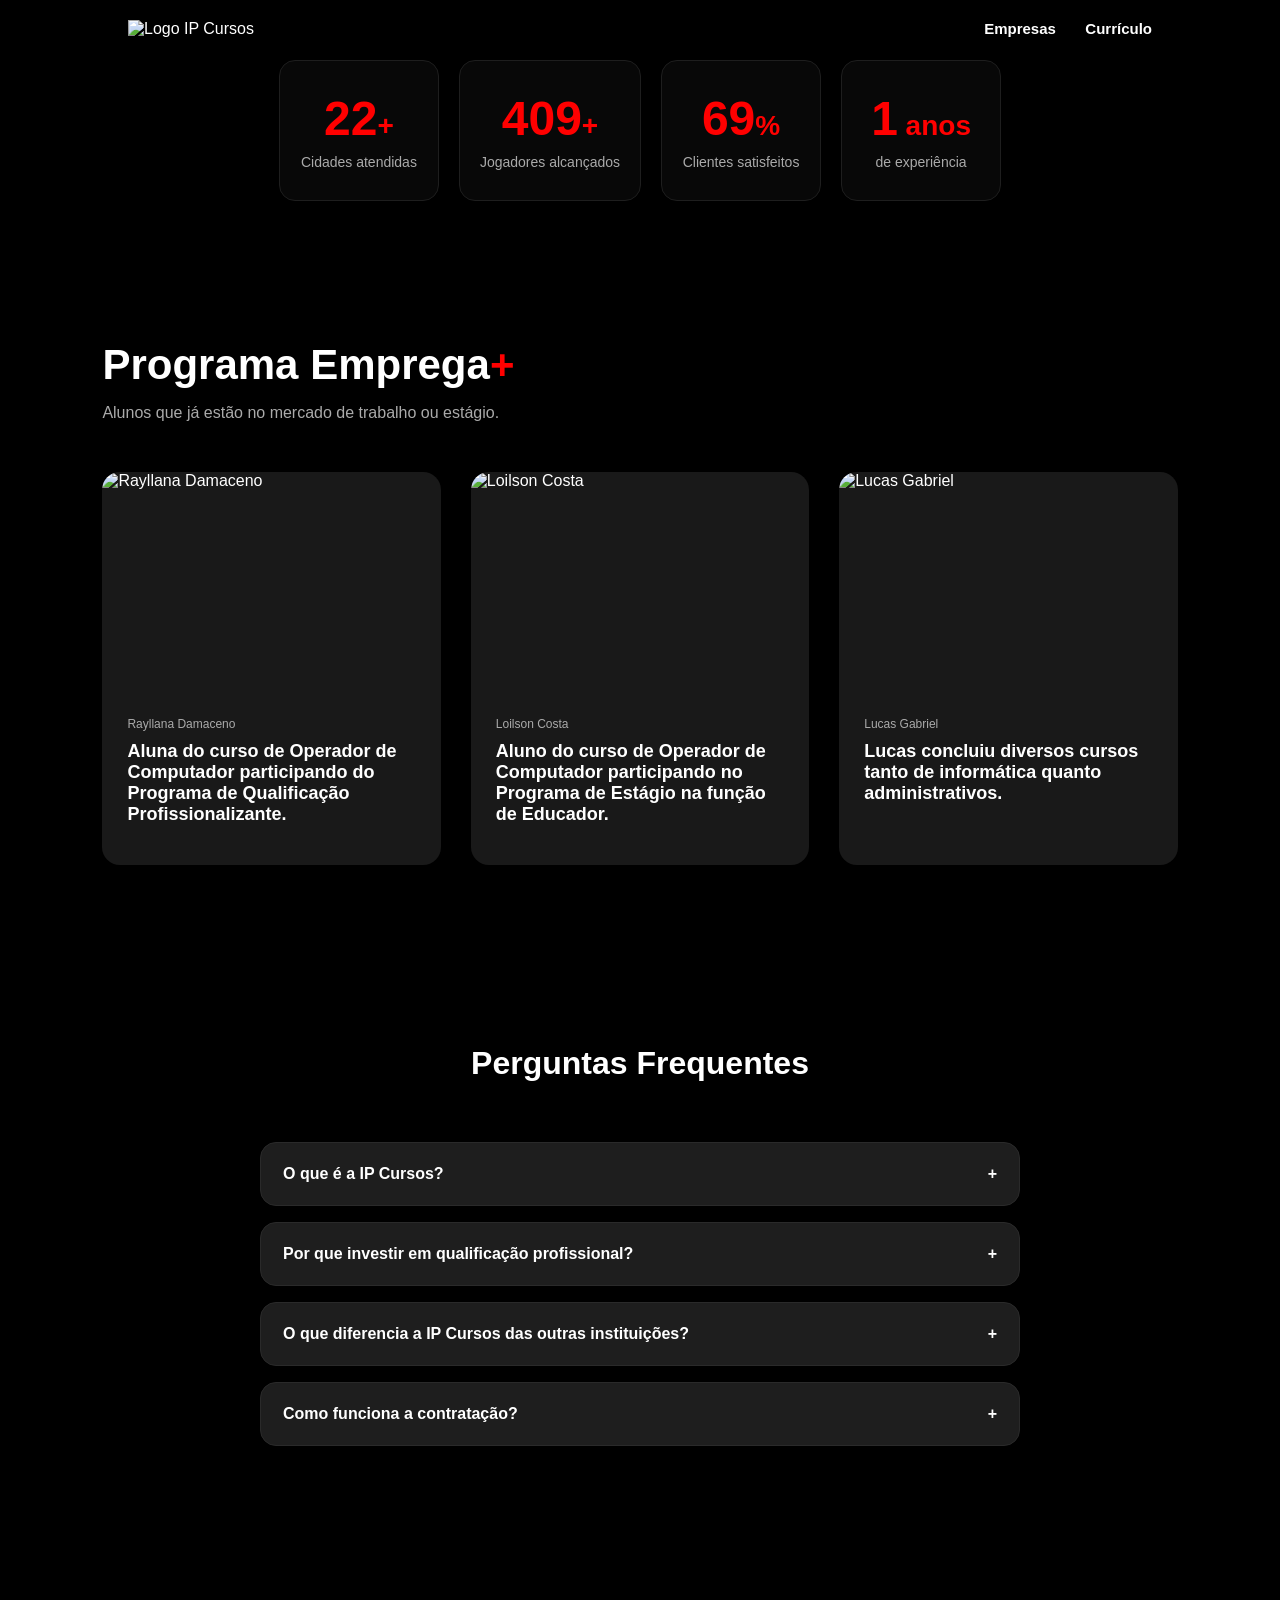
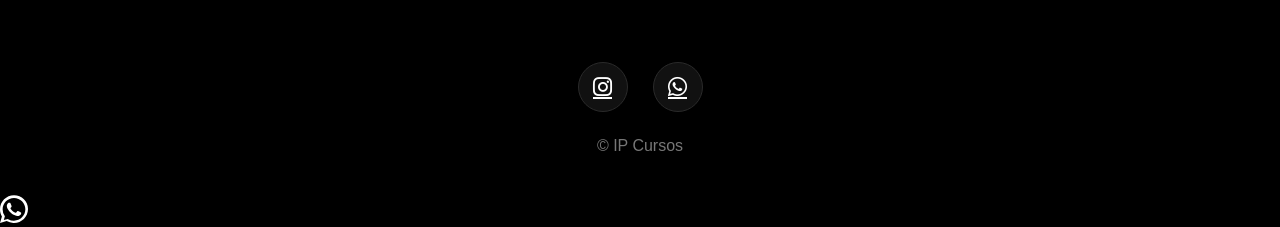
==== commit f5d03bc4: "Update index.html" ====
--- a/index.html
+++ b/index.html
@@ -3,79 +3,52 @@
 <head>
   <meta charset="UTF-8">
   <meta name="viewport" content="width=device-width, initial-scale=1.0">
-  <title>Pixel Ads</title>
+  <title>IP Cursos</title>
 
   <link rel="icon" href="assets/icon.png" type="image/png">
-  <link rel="shortcut icon" href="assets/icon.png" type="image/png">
   <link rel="stylesheet" href="https://cdnjs.cloudflare.com/ajax/libs/font-awesome/6.5.0/css/all.min.css">
-  <link rel="stylesheet" href="css/style.css">
-
-  <!-- Open Graph / WhatsApp Preview -->
+
+  <link rel="stylesheet" href="css/style.css?v=3">
+
+  <!-- Open Graph -->
   <meta property="og:type" content="website">
-  <meta property="og:url" content="https://weslleybns.github.io/pixelads">
-  <meta property="og:title" content="Pixel Ads - Agência de Marketing Digital">
-  <meta property="og:description" content="Levando e qualificando jogadores para sua cidade.">
-  <meta property="og:image" content="https://cdn.discordapp.com/attachments/1266193008064204801/1476779243651469442/banner.png?ex=69a25d58&is=69a10bd8&hm=206349fa35e61b9b8e189f23b4ef191228522708193560335a54d6ce75f601f6">
-  <meta property="og:site_name" content="Pixel Ads">
-
-  <!-- Twitter -->
+  <meta property="og:url" content="https://weslleybns.github.io/clebberfilho">
+  <meta property="og:title" content="IP Cursos">
+  <meta property="og:description" content="Soluções técnicas especializadas para computadores e notebooks.">
+  <meta property="og:image" content="https://weslleybns.github.io/ipcursos/banner.jpg">
+  <meta property="og:site_name" content="IP Cursos">
+
+  <!-- Twitter Card -->
   <meta name="twitter:card" content="summary_large_image">
-  <meta name="twitter:title" content="Pixel Ads - Agência de Marketing Digital">
-  <meta name="twitter:description" content="Levando e qualificando jogadores para sua cidade.">
-  <meta name="twitter:image" content="https://cdn.discordapp.com/attachments/1266193008064204801/1476779243651469442/banner.png?ex=69a25d58&is=69a10bd8&hm=206349fa35e61b9b8e189f23b4ef191228522708193560335a54d6ce75f601f6">
+  <meta name="twitter:title" content="IP Cursos">
+  <meta name="twitter:description" content="Soluções técnicas especializadas para computadores e notebooks.">
+  <meta name="twitter:image" content="https://weslleybns.github.io/ipcursos/banner.jpg">
+
+  <!-- No Cache -->
+  <meta http-equiv="Cache-Control" content="no-cache, no-store, must-revalidate">
+  <meta http-equiv="Pragma" content="no-cache">
+  <meta http-equiv="Expires" content="0">
 </head>
 <body>
 
-  <!-- LOADING SCREEN -->
-  <div id="loader">
-    <img src="assets/logo.png" alt="Pixel Ads">
-    <div class="loader-bar"><div class="loader-fill"></div></div>
-  </div>
-
-  <!-- VIDEO DE FUNDO -->
-  <video autoplay muted loop playsinline class="bg-video">
-    <source src="video.mp4" type="video/mp4">
-  </video>
-
   <header>
     <div class="logo">
-      <img src="assets/logo.png" alt="Pixel Ads Logo">
+      <img src="assets/logotipo.png" alt="Logo IP Cursos">
     </div>
     <nav>
-      <a href="planos.html">Planos</a>
-      <a href="termos.html">Termos</a>
-      <a href="#parceiros">Parceiros</a>
+      <a href="#">Empresas</a>
+      <a href="curriculo.html">Currículo</a>
     </nav>
   </header>
 
-  <section class="hero">
-    <h2>Mais jogadores para sua cidade</h2>
-    <p>Fazemos campanhas profissionais para atrair jogadores qualificados e fortalecer sua cidade.</p>
-    <a href="planos.html" class="btn">Ver Planos</a>
-  </section>
-
-  <section class="prova-social">
-    <div class="container">
-      <h2>
-        + de 100 cidades já <br>
-        tomaram essa decisão
-      </h2>
-      <div class="logos">
-        <img src="assets/GUARULHOS.png" alt="Guarulhos">
-        <img src="assets/B.png" alt="Brooken">
-        <img src="assets/SYNER.png" alt="SYNER">
-      </div>
-    </div>
-  </section>
-
   <!-- CONTADORES -->
   <section class="contadores">
     <div class="contador-item">
-      <span class="contador-num" data-target="100">0</span><span class="contador-sufixo">+</span>
+      <span class="contador-num" data-target="32">0</span><span class="contador-sufixo">+</span>
       <p>Cidades atendidas</p>
     </div>
     <div class="contador-item">
-      <span class="contador-num" data-target="500">0</span><span class="contador-sufixo">k+</span>
+      <span class="contador-num" data-target="575">0</span><span class="contador-sufixo">+</span>
       <p>Jogadores alcançados</p>
     </div>
     <div class="contador-item">
@@ -83,100 +56,44 @@
       <p>Clientes satisfeitos</p>
     </div>
     <div class="contador-item">
-      <span class="contador-num" data-target="3">0</span><span class="contador-sufixo"> anos</span>
+      <span class="contador-num" data-target="2">0</span><span class="contador-sufixo"> anos</span>
       <p>de experiência</p>
     </div>
   </section>
 
-  <!-- DASHBOARD -->
-  <section class="dashboard">
-    <div class="dashboard-header">
-      <h2>Análises <span>Recentes</span></h2>
-      <p>Resultados reais das nossas campanhas</p>
-    </div>
-
-    <div class="dashboard-grid">
-
-      <!-- GRÁFICO DE BARRAS -->
-      <div class="dash-card dash-card--double">
-        <div class="dash-card-header">
-          <span class="dash-label">Cidades por Mês</span>
-          <span class="dash-value">47 cidades</span>
-        </div>
-        <div style="position:relative; height:180px; width:100%;">
-          <canvas id="barChart"></canvas>
-        </div>
-
-        <div class="dash-card-header" style="margin-top: 25px;">
-          <span class="dash-label">Campanhas Ativas</span>
-          <span class="dash-value">R$ 12k</span>
-        </div>
-        <div style="position:relative; height:180px; width:100%;">
-          <canvas id="barChart2"></canvas>
-        </div>
-      </div>
-
-      <!-- DONUTS EMPILHADOS -->
-      <div class="donuts-col">
-
-        <div class="dash-card dash-card--donut">
-          <span class="dash-label">Aumento na cidade</span>
-          <div class="donut-wrap">
-            <canvas id="donut1" width="150" height="150"></canvas>
-            <span class="donut-center">48%</span>
-          </div>
-        </div>
-
-        <div class="dash-card dash-card--donut">
-          <span class="dash-label">Jogadores alcançados</span>
-          <div class="donut-wrap">
-            <canvas id="donut2" width="150" height="150"></canvas>
-            <span class="donut-center">62%</span>
-          </div>
-        </div>
-
-      </div>
-
-    </div>
-  </section>
-
-  <!-- INSIGHTS -->
+  <!-- PROGRAMA EMPREGA+ -->
   <section class="insights">
     <div class="insights-header">
-      <h2>Conheça nosso<span> Marketing</span></h2>
-      <p>
-        Seu servidor pode ter os melhores scripts, mapas próprios e
-        sistemas inovadores, mas sem visibilidade, tudo isso fica desperdiçado.
-      </p>
-    </div>
-
-    <div class="insights-cards">
+      <h2>Programa Emprega<span>+</span></h2>
+      <p>Alunos que já estão no mercado de trabalho ou estágio.</p>
+    </div>
+
+    <div class="insights-cards" id="servicos">
+
       <div class="insight-card">
-        <img src="assets/GTA1.jpg" class="insight-img" alt="Estrutura">
+        <img src="alunos/railana.png" class="insight-img" alt="Rayllana Damaceno">
         <div class="insight-content">
-          <div class="meta">Primeiro passo</div>
-          <h3>Estrutura - Análises gerais da sua cidade</h3>
-          <a href="estrutura.html">Saiba Mais</a>
+          <div class="meta">Rayllana Damaceno</div>
+          <h3>Aluna do curso de Operador de Computador participando do Programa de Qualificação Profissionalizante.</h3>
         </div>
       </div>
 
       <div class="insight-card">
-        <img src="assets/gta2.jpg" class="insight-img" alt="Criativos">
+        <img src="alunos/loison.png" class="insight-img" alt="Loilson Costa">
         <div class="insight-content">
-          <div class="meta">Segundo passo</div>
-          <h3>Criativos - Fazemos cinematics para aumentar a conversão</h3>
-          <a href="#">Saiba Mais</a>
+          <div class="meta">Loilson Costa</div>
+          <h3>Aluno do curso de Operador de Computador participando no Programa de Estágio na função de Educador.</h3>
         </div>
       </div>
 
       <div class="insight-card">
-        <img src="assets/GTA3.png" class="insight-img" alt="Operação">
+        <img src="alunos/lucas.png" class="insight-img" alt="Lucas Gabriel">
         <div class="insight-content">
-          <div class="meta">Terceiro passo</div>
-          <h3>Operação - Mais jogadores para sua cidade</h3>
-          <a href="#">Saiba Mais</a>
-        </div>
-      </div>
+          <div class="meta">Lucas Gabriel</div>
+          <h3>Lucas concluiu diversos cursos tanto de informática quanto administrativos.</h3>
+        </div>
+      </div>
+
     </div>
   </section>
 
@@ -187,47 +104,31 @@
 
       <div class="faq-item">
         <button class="faq-question">
-          O que é a Pixel Ads?
-          <span>+</span>
-        </button>
-        <div class="faq-answer">
-          A Pixel Ads é uma agência especializada em marketing voltado para cidades do FiveM, ajudando servidores a crescer e se destacar.
-        </div>
-      </div>
-
-      <div class="faq-item">
-        <button class="faq-question">
-          Por que investir em marketing para uma cidade FiveM?
-          <span>+</span>
-        </button>
-        <div class="faq-answer">
-          Porque o marketing certo faz toda a diferença, com campanhas bem
-          direcionadas, sua cidade atrai jogadores ativos e de qualidade, dessa
-          forma fortalecendo o crescimento e o reconhecimento do servidor.
-        </div>
-      </div>
-
-      <div class="faq-item">
-        <button class="faq-question">
-          O que diferencia a Pixel Ads das outras agências?
-          <span>+</span>
-        </button>
-        <div class="faq-answer">
-          Nosso diferencial é entender o universo do FiveM a fundo, não fazemos
-          marketing genérico, criamos estratégias personalizadas para cada tipo
-          de cidade (roleplay, academy, etc.)
-        </div>
-      </div>
-
-      <div class="faq-item">
-        <button class="faq-question">
-          Como a Pixel Ads ajuda na qualificação de jogadores?
-          <span>+</span>
-        </button>
-        <div class="faq-answer">
-          Através do Pixel Ads, capacitamos novos jogadores com noções básicas
-          e avançadas de roleplay, melhorando a experiência dentro das cidades.
-          Assim, além de atrair novos jogadores.
+          O que é a IP Cursos?
+          <span>+</span>
+        </button>
+        <div class="faq-answer">
+          A IP Cursos é uma instituição especializada em cursos de informática e qualificação profissional, preparando alunos para o mercado de trabalho.
+        </div>
+      </div>
+
+      <div class="faq-item">
+        <button class="faq-question">
+          Por que investir em qualificação profissional?
+          <span>+</span>
+        </button>
+        <div class="faq-answer">
+          A qualificação certa faz toda a diferença no mercado. Com os cursos certos, você atrai melhores oportunidades e se destaca na sua área de atuação.
+        </div>
+      </div>
+
+      <div class="faq-item">
+        <button class="faq-question">
+          O que diferencia a IP Cursos das outras instituições?
+          <span>+</span>
+        </button>
+        <div class="faq-answer">
+          Nosso diferencial é o Programa Emprega+, que conecta alunos diretamente a oportunidades de estágio e emprego durante o curso.
         </div>
       </div>
 
@@ -237,38 +138,10 @@
           <span>+</span>
         </button>
         <div class="faq-answer">
-          Você escolhe o plano e entra em contato via WhatsApp para darmos início.
-        </div>
-      </div>
-
-    </div>
-  </section>
-
-  <!-- PARCEIROS -->
-  <section id="parceiros" class="parceiros">
-    <div class="parceiros-header">
-      <span class="parceiros-sub">Parcerias Selecionadas</span>
-      <p>Trabalhamos com foco e melhorando nossa visão de crescimento no FiveM</p>
-    </div>
-
-    <div class="parceiros-grid">
-      <div class="parceiro-card">
-        <a href="https://discord.gg/mMATkrXYrK" target="_blank" rel="noopener noreferrer">
-          <img src="assets/ch.png" alt="Parceiro 1">
-        </a>
-      </div>
-
-      <div class="parceiro-card">
-        <a href="https://discord.gg/rQTQ8xzpPw" target="_blank" rel="noopener noreferrer">
-          <img src="assets/hyven.png" alt="Parceiro 2">
-        </a>
-      </div>
-
-      <div class="parceiro-card">
-        <a href="https://pixelads.squareweb.app" target="_blank" rel="noopener noreferrer">
-          <img src="assets/logo.png" alt="Parceiro 3">
-        </a>
-      </div>
+          Você escolhe o curso e entra em contato via WhatsApp para darmos início à sua matrícula.
+        </div>
+      </div>
+
     </div>
   </section>
 
@@ -276,24 +149,22 @@
   <footer>
     <div class="footer-social">
       <div class="social-icons">
-        <a href="https://instagram.com/pixeladsgg"><i class="fab fa-instagram"></i></a>
-        <a href="https://tiktok.com/@pixeladsgg"><i class="fab fa-tiktok"></i></a>
-        <a href="https://wa.me/5511955793218"><i class="fab fa-whatsapp"></i></a>
-      </div>
-    </div>
-    © 2026 Pixel Ads - Todos os direitos reservados
+        <a href="https://instagram.com" target="_blank" aria-label="Instagram"><i class="fab fa-instagram"></i></a>
+        <a href="https://wa.me" target="_blank" aria-label="WhatsApp"><i class="fab fa-whatsapp"></i></a>
+      </div>
+    </div>
+    © IP Cursos
   </footer>
 
-  <script src="https://cdnjs.cloudflare.com/ajax/libs/Chart.js/4.4.1/chart.umd.min.js"></script>
-  <script src="js/script.js"></script>
+  <!-- WhatsApp Flutuante -->
+  <a href="https://wa.me" target="_blank" class="whatsapp-float" aria-label="Fale conosco no WhatsApp">
+    <svg xmlns="http://www.w3.org/2000/svg" viewBox="0 0 32 32" width="28" height="28" fill="white">
+      <path d="M16 .396C7.163.396 0 7.558 0 16.396c0 2.89.755 5.71 2.192 8.202L0 32l7.6-2.153A15.94 15.94 0 0016 32c8.837 0 16-7.162 16-16S24.837.396 16 .396zm0 29.073a13.02 13.02 0 01-6.636-1.822l-.475-.283-4.508 1.275 1.203-4.393-.309-.453A12.978 12.978 0 013.03 16.396c0-7.157 5.813-12.97 12.97-12.97 7.158 0 12.97 5.813 12.97 12.97 0 7.158-5.812 12.97-12.97 12.97zm7.384-9.787c-.404-.202-2.387-1.177-2.757-1.31-.37-.135-.64-.202-.91.202-.27.404-1.044 1.31-1.28 1.58-.236.27-.472.303-.876.101-.404-.202-1.707-.63-3.252-2.009-1.203-1.072-2.014-2.396-2.25-2.8-.236-.404-.025-.622.177-.823.181-.18.404-.472.606-.707.202-.236.27-.404.404-.674.135-.27.068-.506-.034-.708-.101-.202-.91-2.19-1.246-3.002-.327-.787-.66-.68-.91-.693l-.774-.014c-.27 0-.708.101-1.078.506-.37.404-1.415 1.382-1.415 3.368 0 1.985 1.45 3.904 1.652 4.174.202.27 2.855 4.36 6.914 6.113.966.416 1.72.664 2.308.85.969.308 1.852.265 2.55.161.778-.116 2.387-.976 2.724-1.918.337-.943.337-1.75.236-1.918-.101-.169-.37-.27-.774-.472z"/>
+    </svg>
+  </a>
+
   <script>
-    // LOADING SCREEN
-    window.addEventListener('load', () => {
-      const loader = document.getElementById('loader');
-      setTimeout(() => loader.classList.add('hidden'), 1800);
-    });
-
-    // CONTADORES ANIMADOS
+    // Animação dos contadores
     function animarContadores() {
       document.querySelectorAll('.contador-num').forEach(num => {
         const target = +num.dataset.target;
@@ -312,100 +183,19 @@
     }, { threshold: 0.3 });
     contObs.observe(document.querySelector('.contadores'));
 
-    // GRÁFICOS
-    const chartDefaults = {
-      color: '#aaa',
-      plugins: { legend: { display: false } },
-      scales: {
-        x: { ticks: { color: '#aaa' }, grid: { color: '#1e1e1e' } },
-        y: { ticks: { color: '#aaa' }, grid: { color: '#1e1e1e' } }
-      }
-    };
-
-    // BARRAS
-    new Chart(document.getElementById('barChart'), {
-      type: 'bar',
-      data: {
-        labels: ['Jan', 'Fev', 'Mar', 'Abr', 'Mai', 'Jun'],
-        datasets: [{
-          data: [5, 9, 14, 22, 34, 47],
-          backgroundColor: [
-            'rgba(255,0,0,0.3)',
-            'rgba(255,0,0,0.4)',
-            'rgba(255,0,0,0.5)',
-            'rgba(255,0,0,0.6)',
-            'rgba(255,0,0,0.8)',
-            'rgba(255,0,0,1)',
-          ],
-          borderRadius: 8,
-          borderSkipped: false
-        }]
-      },
-      options: {
-        maintainAspectRatio: false,
-        plugins: { legend: { display: false } },
-        scales: {
-          x: { ticks: { color: '#aaa' }, grid: { color: '#1e1e1e' } },
-          y: { ticks: { color: '#aaa' }, grid: { color: '#1e1e1e' } }
-        }
-      }
+    // FAQ toggle
+    document.querySelectorAll('.faq-question').forEach(q => {
+      q.addEventListener('click', () => {
+        q.closest('.faq-item').classList.toggle('active');
+      });
     });
 
-    // DONUTS
-    function criarDonut(id, valor) {
-      const canvas = document.getElementById(id);
-      canvas.style.width = '150px';
-      canvas.style.height = '150px';
-      new Chart(canvas, {
-        type: 'doughnut',
-        data: {
-          datasets: [{
-            data: [valor, 100 - valor],
-            backgroundColor: ['#ff0000', '#1e1e1e'],
-            borderWidth: 0,
-            borderRadius: 6
-          }]
-        },
-        options: {
-          cutout: '75%',
-          responsive: false,
-          maintainAspectRatio: false,
-          animation: { duration: 1000 },
-          plugins: { legend: { display: false }, tooltip: { enabled: false } }
-        }
-      });
+    // WhatsApp com plano (disponível para uso futuro)
+    function whats(plano) {
+      const numero = "5511955793218";
+      const mensagem = `Olá, gostaria de saber mais sobre o plano ${plano}.`;
+      window.open(`https://wa.me/${numero}?text=${encodeURIComponent(mensagem)}`, "_blank");
     }
-
-    // BARRAS 2
-    new Chart(document.getElementById('barChart2'), {
-      type: 'bar',
-      data: {
-        labels: ['Jan', 'Fev', 'Mar', 'Abr', 'Mai', 'Jun'],
-        datasets: [{
-          data: [1200, 3500, 5800, 7200, 9600, 12000],
-          backgroundColor: [
-            'rgba(255,0,0,0.3)',
-            'rgba(255,0,0,0.4)',
-            'rgba(255,0,0,0.5)',
-            'rgba(255,0,0,0.6)',
-            'rgba(255,0,0,0.8)',
-            'rgba(255,0,0,1)',
-          ],
-          borderRadius: 8,
-          borderSkipped: false
-        }]
-      },
-      options: {
-        maintainAspectRatio: false,
-        plugins: { legend: { display: false } },
-        scales: {
-          x: { ticks: { color: '#aaa' }, grid: { color: '#1e1e1e' } },
-          y: { ticks: { color: '#aaa', callback: v => 'R$' + (v/1000) + 'k' }, grid: { color: '#1e1e1e' } }
-        }
-      }
-    });
-    criarDonut('donut1', 48);
-    criarDonut('donut2', 62);
   </script>
 
 </body>
--- a/css/style.css
+++ b/css/style.css
@@ -136,7 +136,7 @@
   width: 100%;
   top: 0;
   z-index: 1000;
-  background: rgba(0, 0, 0, 0.85);
+  background: rgba(0, 0, 0, 0.096);
   backdrop-filter: blur(6px);
 }
 
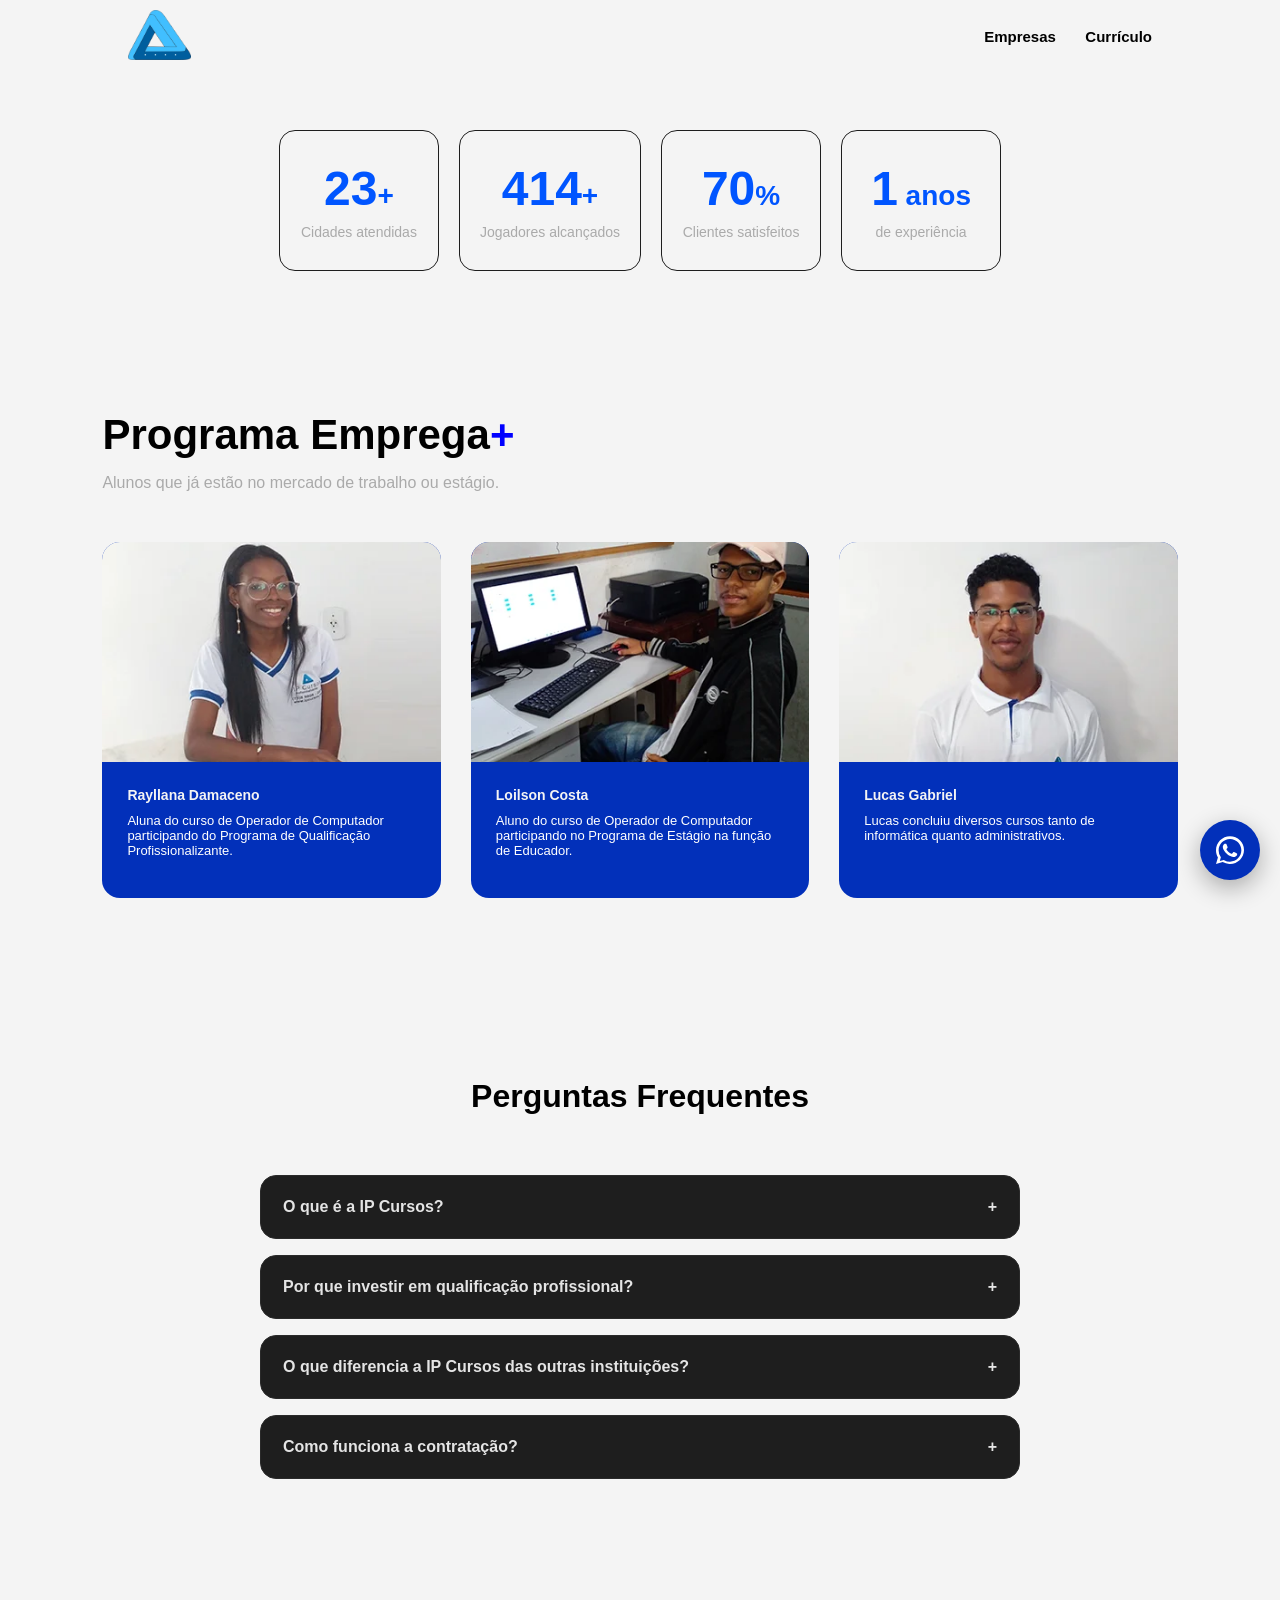
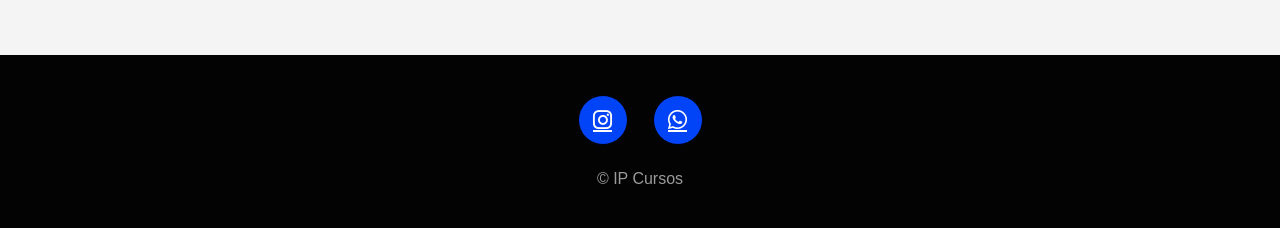
==== commit 02cb6237: "Update index.html" ====
--- a/index.html
+++ b/index.html
@@ -15,14 +15,14 @@
   <meta property="og:url" content="https://weslleybns.github.io/clebberfilho">
   <meta property="og:title" content="IP Cursos">
   <meta property="og:description" content="Soluções técnicas especializadas para computadores e notebooks.">
-  <meta property="og:image" content="https://weslleybns.github.io/ipcursos/banner.jpg">
+  <meta property="og:image" content="https://weslleybns.github.io/ipcursos/banner.png">
   <meta property="og:site_name" content="IP Cursos">
 
   <!-- Twitter Card -->
   <meta name="twitter:card" content="summary_large_image">
   <meta name="twitter:title" content="IP Cursos">
   <meta name="twitter:description" content="Soluções técnicas especializadas para computadores e notebooks.">
-  <meta name="twitter:image" content="https://weslleybns.github.io/ipcursos/banner.jpg">
+  <meta name="twitter:image" content="https://weslleybns.github.io/ipcursos/banner.png">
 
   <!-- No Cache -->
   <meta http-equiv="Cache-Control" content="no-cache, no-store, must-revalidate">
@@ -200,3 +200,4 @@
 
 </body>
 </html>
+
--- a/css/style.css
+++ b/css/style.css
@@ -1,60 +1,83 @@
-/* ===== LOADING SCREEN ===== */
-#loader {
+/* === RESET === */
+* {
+  margin: 0;
+  padding: 0;
+  box-sizing: border-box;
+  font-family: 'Montserrat', sans-serif;
+}
+
+html {
+  scroll-behavior: smooth;
+}
+
+body {
+  background: #f4f4f4;
+  color: #fff;
+  overflow-x: hidden;
+}
+
+/* === CABEÇALHO === */
+header {
+  padding: 10px 10%;
+  display: flex;
+  justify-content: space-between;
+  align-items: center;
   position: fixed;
-  inset: 0;
+  width: 100%;
+  top: 0;
+  z-index: 1000;
+  background: #f4f4f4;
+  backdrop-filter: blur(6px);
+}
+
+header.scrolled {
   background: #000;
-  display: flex;
-  flex-direction: column;
-  align-items: center;
-  justify-content: center;
-  z-index: 9999;
-  gap: 30px;
-  transition: opacity 0.6s ease, visibility 0.6s ease;
-}
-
-#loader img {
-  height: 70px;
-  animation: pulseLogo 1.2s ease-in-out infinite;
-}
-
-@keyframes pulseLogo {
-  0%, 100% { transform: scale(1); opacity: 1; }
-  50% { transform: scale(1.08); opacity: 0.8; }
-}
-
-.loader-bar {
-  width: 200px;
+  box-shadow: 0 5px 20px rgba(0, 0, 0, 0.5);
+}
+
+.logo img {
+  height: 50px;
+  transition: 0.3s;
+}
+
+.logo img:hover {
+  transform: scale(1.05);
+}
+
+nav a {
+  color: #000;
+  text-decoration: none;
+  margin-left: 25px;
+  font-weight: 600;
+  position: relative;
+  padding-bottom: 6px;
+  font-size: 15px;
+}
+
+nav a::after {
+  content: "";
+  position: absolute;
+  left: 0;
+  bottom: 0;
+  width: 0;
   height: 3px;
-  background: #222;
-  border-radius: 10px;
-  overflow: hidden;
-}
-
-.loader-fill {
-  height: 100%;
-  background: #ff0000;
-  border-radius: 10px;
-  animation: loadFill 1.6s ease forwards;
-}
-
-@keyframes loadFill {
-  from { width: 0%; }
-  to { width: 100%; }
-}
-
-#loader.hidden {
-  opacity: 0;
-  visibility: hidden;
-  pointer-events: none;
-}
-
-/* ===== CONTADORES ===== */
+  background: #0055ff;
+  transition: 0.3s;
+  border-radius: 3px;
+}
+
+nav a:hover::after {
+  width: 100%;
+}
+
+/* === CONTADORES === */
 .contadores {
   display: flex;
   justify-content: center;
   flex-wrap: wrap;
   gap: 20px;
   padding: 60px 10%;
+  margin-top: 70px;
 }
 
 .contador-item {
@@ -68,20 +91,20 @@
 }
 
 .contador-item:hover {
-  border-color: #ff0000;
+  border-color: #0055ff;
   transform: translateY(-5px);
 }
 
 .contador-num {
   font-size: 48px;
   font-weight: 700;
-  color: #ff0000;
+  color: #0055ff;
 }
 
 .contador-sufixo {
   font-size: 28px;
   font-weight: 700;
-  color: #ff0000;
+  color: #0055ff;
 }
 
 .contador-item p {
@@ -90,339 +113,21 @@
   margin-top: 8px;
 }
 
-
-:root {
-  --primary: #ff0000;
-  --dark: #000;
-  --text: #fff;
-  --gray: #ccc;
-}
-
-* {
-  margin: 0;
-  padding: 0;
-  box-sizing: border-box;
-  font-family: 'Montserrat', sans-serif;
-}
-
-html {
-  scroll-behavior: smooth;
-}
-
-body {
-  background: #000;
-  color: #fff;
-  overflow-x: hidden;
-}
-
-/* ===== VIDEO DE FUNDO ===== */
-.bg-video {
-  position: fixed;
-  top: 0;
-  left: 0;
-  width: 100%;
-  height: 100%;
-  object-fit: cover;
-  z-index: -1;
-}
-
-/* ===== HEADER ===== */
-header {
-  padding: 20px 10%;
-  display: flex;
-  justify-content: space-between;
-  align-items: center;
-  position: fixed;
-  width: 100%;
-  top: 0;
-  z-index: 1000;
-  background: rgba(0, 0, 0, 0.096);
-  backdrop-filter: blur(6px);
-}
-
-header.scrolled {
-  background: #000;
-  box-shadow: 0 5px 20px rgba(0, 0, 0, 0.5);
-}
-
-.logo img {
-  height: 45px;
-  transition: 0.3s;
-}
-
-.logo img:hover {
-  transform: scale(1.05);
-}
-
-nav a {
-  color: #fff;
-  text-decoration: none;
-  margin-left: 25px;
-  font-weight: 600;
-  position: relative;
-  padding-bottom: 6px;
-  font-size: 15px;
-}
-
-nav a::after {
-  content: "";
-  position: absolute;
-  left: 0;
-  bottom: 0;
-  width: 0;
-  height: 3px;
-  background: #ff0000;
-  transition: 0.3s;
-  border-radius: 3px;
-}
-
-nav a:hover::after {
-  width: 100%;
-}
-
-/* ===== HERO ===== */
-.hero {
-  min-height: 50vh;
-  display: flex;
-  flex-direction: column;
-  justify-content: center;
-  align-items: center;
-  text-align: center;
-  padding: 20px;
-  margin-top: 80px;
-}
-
-.hero h2 {
-  font-size: 42px;
-  margin-bottom: 20px;
-}
-
-.hero p {
-  max-width: 600px;
-  margin-bottom: 30px;
-  color: #ccc;
-}
-
-.btn {
-  padding: 16px 35px;
-  background: #ff0000;
-  border: none;
-  color: #fff;
-  font-weight: 700;
-  cursor: pointer;
-  border-radius: 50px;
-  transition: 0.3s;
-  box-shadow: 0 0 15px rgba(255, 0, 0, 0.4);
-  text-decoration: none;
-  display: inline-block;
-}
-
-.btn:hover {
-  transform: scale(1.08);
-  box-shadow: 0 0 20px rgba(255, 0, 0, 0.9);
-}
-
-/* ===== PROVA SOCIAL ===== */
-.prova-social {
-  height: 40vh;
-  display: flex;
-  align-items: center;
-  justify-content: center;
-}
-
-.prova-social .container {
-  text-align: center;
-}
-
-.prova-social h2 {
-  font-size: 20px;
-  font-weight: 500;
-  color: #f1f1f1;
-  margin-bottom: 40px;
-  line-height: 1.2;
-}
-
-.logos {
-  display: flex;
-  justify-content: center;
-  align-items: center;
-}
-
-.logos img {
-  width: 70px;
-  height: 70px;
-  border-radius: 50%;
-  object-fit: cover;
-  border: 1px solid #000;
-  margin-left: -20px;
-  transition: 1s;
-}
-
-.logos img:first-child {
-  margin-left: 0;
-}
-
-.logos img:hover {
-  transform: scale(1.2);
-  z-index: 2;
-}
-
-/* ===== DASHBOARD ===== */
-.dashboard {
-  padding: 80px 6%;
-}
-
-.dashboard-header {
-  text-align: center;
-  margin-bottom: 50px;
-}
-
-.dashboard-header h2 {
-  font-size: 38px;
-  font-weight: 700;
-}
-
-.dashboard-header span {
-  color: #ff0000;
-}
-
-.dashboard-header p {
-  color: #aaa;
-  margin-top: 10px;
-  font-size: 15px;
-}
-
-.dashboard-grid {
-  display: grid;
-  grid-template-columns: 1fr 1fr;
-  gap: 20px;
-  align-items: stretch;
-}
-
-.dash-card {
-  background: #111;
-  border: 1px solid #1e1e1e;
-  border-radius: 20px;
-  padding: 25px;
-  transition: 0.3s;
-  overflow: hidden;
-  min-width: 0;
-}
-
-.dash-card:hover {
-  border-color: #ff000044;
-  box-shadow: 0 10px 40px rgba(255, 0, 0, 0.08);
-}
-
-.dash-card--double {
-  display: flex;
-  flex-direction: column;
-  justify-content: space-between;
-}
-
-/* Coluna de donuts empilhados */
-.donuts-col {
-  display: flex;
-  flex-direction: column;
-  gap: 20px;
-}
-
-.donuts-col .dash-card--donut {
-  flex: 1;
-}
-
-.dash-card-header {
-  display: flex;
-  justify-content: space-between;
-  align-items: center;
-  margin-bottom: 20px;
-}
-
-.dash-label {
-  font-size: 14px;
-  color: #aaa;
-  font-weight: 500;
-}
-
-.dash-value {
-  font-size: 22px;
-  font-weight: 700;
-  color: #ff0000;
-}
-
-.dash-card--donut {
-  display: flex;
-  flex-direction: column;
-  align-items: center;
-  justify-content: center;
-  gap: 15px;
-  padding: 30px 20px;
-  min-height: 240px;
-}
-
-.dash-card--donut .dash-label {
-  font-size: 13px;
-  text-align: center;
-}
-
-.donut-wrap {
-  position: relative;
-  width: 150px;
-  height: 150px;
-  flex-shrink: 0;
-}
-
-.donut-wrap canvas {
-  position: absolute;
-  top: 0;
-  left: 0;
-  width: 150px !important;
-  height: 150px !important;
-}
-
-.donut-center {
-  position: absolute;
-  top: 50%;
-  left: 50%;
-  transform: translate(-50%, -50%);
-  font-size: 26px;
-  font-weight: 700;
-  color: #fff;
-  z-index: 1;
-  pointer-events: none;
-}
-
-@media (max-width: 768px) {
-  .dashboard-grid {
-    grid-template-columns: 1fr;
-  }
-  .dash-card--large,
-  .dash-card:nth-child(2) {
-    grid-column: 1;
-    grid-row: auto;
-  }
-  .donuts-row {
-    grid-column: 1;
-    grid-template-columns: 1fr;
-  }
-  .dash-card--donut {
-    min-height: 200px;
-  }
-}
-
-/* ===== INSIGHTS ===== */
+/* === INSIGHTS / EMPREGA+ === */
 .insights {
   padding: 80px 8%;
+  background: transparent;
   color: #fff;
 }
 
 .insights-header h2 {
   font-size: 42px;
   margin-bottom: 15px;
+  color: black;
 }
 
 .insights-header span {
-  color: #ff0000;
+  color: blue;
 }
 
 .insights-header p {
@@ -438,7 +143,7 @@
 }
 
 .insight-card {
-  background: #191919;
+  background: #0230ba;
   border-radius: 18px;
   overflow: hidden;
   transition: 0.4s ease;
@@ -446,7 +151,7 @@
 
 .insight-card:hover {
   transform: translateY(-10px);
-  box-shadow: 0 25px 50px rgba(0, 0, 0, 0.4);
+  box-shadow: 0 25px 50px rgba(0, 0, 0, 0.2);
 }
 
 .insight-img {
@@ -454,7 +159,7 @@
   height: 220px;
   object-fit: cover;
   display: block;
-  transition: 1s ease;
+  transition: 1.0s ease;
 }
 
 .insight-card:hover .insight-img {
@@ -466,129 +171,34 @@
 }
 
 .meta {
-  font-size: 12px;
-  color: #aaa;
+  font-size: 14px;
+  color: #f4f4f4;
   margin-bottom: 10px;
+  font-weight: bold;
 }
 
 .insight-content h3 {
-  font-size: 18px;
+  font-size: 13px;
   margin-bottom: 15px;
+  font-weight: normal;
 }
 
 .insight-content a {
   display: inline-block;
   padding: 8px 18px;
-  background: #ff0000;
+  background: linear-gradient(90deg, #1a1add, #0055ff);
   border-radius: 8px;
   text-decoration: none;
   font-size: 15px;
-  color: #fff;
+  color: #ffffff;
   transition: 0.3s;
 }
 
 .insight-content a:hover {
-  background: #cc0000;
-}
-
-/* ===== PLANOS ===== */
-.pricing {
-  background: #000;
-  padding: 120px 5%;
-}
-
-.pricing-container {
-  display: flex;
-  gap: 40px;
-  justify-content: center;
-  flex-wrap: wrap;
-}
-
-.pricing-card {
-  background: #fff;
-  width: 320px;
-  padding: 30px;
-  border-radius: 16px;
-  position: relative;
-  transition: 0.3s;
-  box-shadow: 0 10px 30px rgba(0, 0, 0, 0.15);
-}
-
-.pricing-card:hover {
-  transform: translateY(-10px);
-  box-shadow: 0 20px 40px rgba(0, 0, 0, 0.25);
-}
-
-.badge {
-  position: absolute;
-  top: -12px;
-  right: 20px;
-  background: #ff0000;
-  color: #fff;
-  padding: 6px 12px;
-  font-size: 12px;
-  border-radius: 20px;
-  font-weight: bold;
-}
-
-.price {
-  font-size: 15px;
-  font-weight: bold;
-  color: #111;
-  margin-bottom: 10px;
-}
-
-.pricing-card h3 {
-  font-size: 22px;
-  font-weight: 700;
-  color: #111;
-  margin: 10px 0;
-}
-
-.desc {
-  font-size: 14px;
-  color: #666;
-  margin-bottom: 20px;
-}
-
-.pricing-card ul {
-  list-style: none;
-  margin-bottom: 25px;
-}
-
-.pricing-card ul li {
-  margin-bottom: 10px;
-  font-size: 14px;
-  color: #111;
-  position: relative;
-  padding-left: 25px;
-}
-
-.pricing-card ul li::before {
-  content: "✔";
-  position: absolute;
-  left: 0;
-  color: #ff0000;
-  font-weight: bold;
-}
-
-.pricing-card button {
-  width: 100%;
-  background: #ff0000;
-  color: #fff;
-  border: none;
-  padding: 14px;
-  border-radius: 8px;
-  font-weight: bold;
-  cursor: pointer;
-  transition: 0.3s;
-}
-
-.pricing-card button:hover {
-  opacity: 0.9;
-}
-
-/* ===== FAQ ===== */
+  background: linear-gradient(90deg, rgba(26, 26, 221, 0.51), rgba(0, 85, 255, 0.67));
+}
+
+/* === FAQ === */
 .section {
   padding: 100px 10%;
   text-align: center;
@@ -597,6 +207,7 @@
 .section h2 {
   font-size: 32px;
   margin-bottom: 30px;
+  color: #000;
 }
 
 .faq-container {
@@ -616,7 +227,7 @@
   width: 100%;
   background: none;
   border: none;
-  color: #fff;
+  color: #e4e4e4;
   text-align: left;
   padding: 22px;
   font-size: 1rem;
@@ -651,71 +262,12 @@
   opacity: 1;
 }
 
-/* ===== PARCEIROS ===== */
-.parceiros {
-  padding: 120px 10%;
-  background: #0a0a0a;
-  text-align: center;
-}
-
-.parceiros-header {
-  max-width: 700px;
-  margin: 0 auto 80px;
-}
-
-.parceiros-sub {
-  display: inline-block;
-  font-size: 14px;
-  letter-spacing: 3px;
-  text-transform: uppercase;
-  opacity: 0.6;
-  margin-bottom: 15px;
-}
-
-.parceiros p {
-  opacity: 0.6;
-  line-height: 1.6;
-}
-
-.parceiros-grid {
-  display: grid;
-  grid-template-columns: repeat(auto-fit, minmax(180px, 1fr));
-  gap: 40px;
-  align-items: center;
-}
-
-.parceiro-card {
-  padding: 40px;
-  border-radius: 20px;
-  background: rgba(255, 255, 255, 0.03);
-  backdrop-filter: blur(8px);
-  transition: 0.4s ease;
-}
-
-.parceiro-card img {
-  max-width: 120px;
-  filter: grayscale(100%);
-  opacity: 0.7;
-  transition: 0.4s ease;
-}
-
-.parceiro-card:hover {
-  background: rgba(255, 255, 255, 0.08);
-  transform: translateY(-8px);
-}
-
-.parceiro-card:hover img {
-  filter: grayscale(0%);
-  opacity: 1;
-  transform: scale(1.05);
-}
-
-/* ===== FOOTER ===== */
+/* === FOOTER === */
 footer {
   padding: 40px;
   text-align: center;
-  background: #000;
-  color: #777;
+  background: #030303;
+  color: #9b9b9b;
   margin-top: 60px;
 }
 
@@ -736,80 +288,48 @@
   display: flex;
   align-items: center;
   justify-content: center;
-  background: #111;
+  background: #0143f7;
   border-radius: 50%;
   color: #fff;
   font-size: 22px;
   transition: 0.3s;
-  border: 1px solid #2a2a2a;
+  border: 1px solid #000;
 }
 
 .social-icons a:hover {
-  background: #ff0000;
+  background: #041A53;
   transform: translateY(-6px);
-  box-shadow: 0 10px 25px rgba(255, 0, 0, 0.5);
-}
-
-/* ===== RESPONSIVO ===== */
+  box-shadow: 0 10px 25px rgba(0, 110, 255, 0.5);
+}
+
+/* === WHATSAPP FLUTUANTE === */
+.whatsapp-float {
+  position: fixed;
+  bottom: 20px;
+  right: 20px;
+  background: #0230ba;
+  width: 60px;
+  height: 60px;
+  border-radius: 50%;
+  display: flex;
+  align-items: center;
+  justify-content: center;
+  box-shadow: 0 8px 25px rgba(0, 0, 0, 0.3);
+  transition: 0.3s;
+  text-decoration: none;
+}
+
+.whatsapp-float:hover {
+  transform: scale(1.1);
+}
+
+/* === RESPONSIVO === */
 @media (max-width: 768px) {
-  /* HEADER */
-  header { padding: 16px 5%; }
-  nav a { margin-left: 15px; font-size: 13px; }
-
-  /* HERO */
-  .hero h2 { font-size: 26px; }
-  .hero p { font-size: 14px; }
-
-  /* CONTADORES */
-  .contadores { padding: 40px 5%; gap: 12px; }
-  .contador-item { min-width: 130px; padding: 20px 15px; }
-  .contador-num { font-size: 36px; }
-
-  /* DASHBOARD */
-  .dashboard { padding: 50px 4%; }
-  .dashboard-header h2 { font-size: 26px; }
-
-  .dashboard-grid {
-    grid-template-columns: 1fr !important;
+  .insights-header h2 {
+    font-size: 28px;
   }
 
-  .dash-card--double,
-  .donuts-col {
-    grid-column: 1 !important;
-    width: 100% !important;
+  .contadores {
+    padding: 40px 5%;
   }
-
-  .dash-card {
-    overflow: hidden;
-    max-width: 100%;
-  }
-
-  .dash-card--double > div {
-    width: 100% !important;
-    max-width: 100% !important;
-  }
-
-  .dash-card--double canvas {
-    max-width: 100% !important;
-  }
-
-  .dash-card--donut { min-height: 220px; }
-  .dash-value { font-size: 16px; }
-
-  /* INSIGHTS */
-  .insights { padding: 60px 5%; }
-  .insights-header h2 { font-size: 26px; }
-  .insights-header p { font-size: 14px; }
-
-  /* PARCEIROS */
-  .parceiros { padding: 60px 5%; }
-  .parceiros-grid { grid-template-columns: 1fr; gap: 20px; }
-  .parceiro-card { padding: 25px; }
-
-  /* FAQ */
-  .section { padding: 60px 5%; }
-  .faq-question { font-size: 0.9rem; padding: 18px; }
-
-  /* FOOTER */
-  footer { padding: 30px 5%; }
-}
+}
